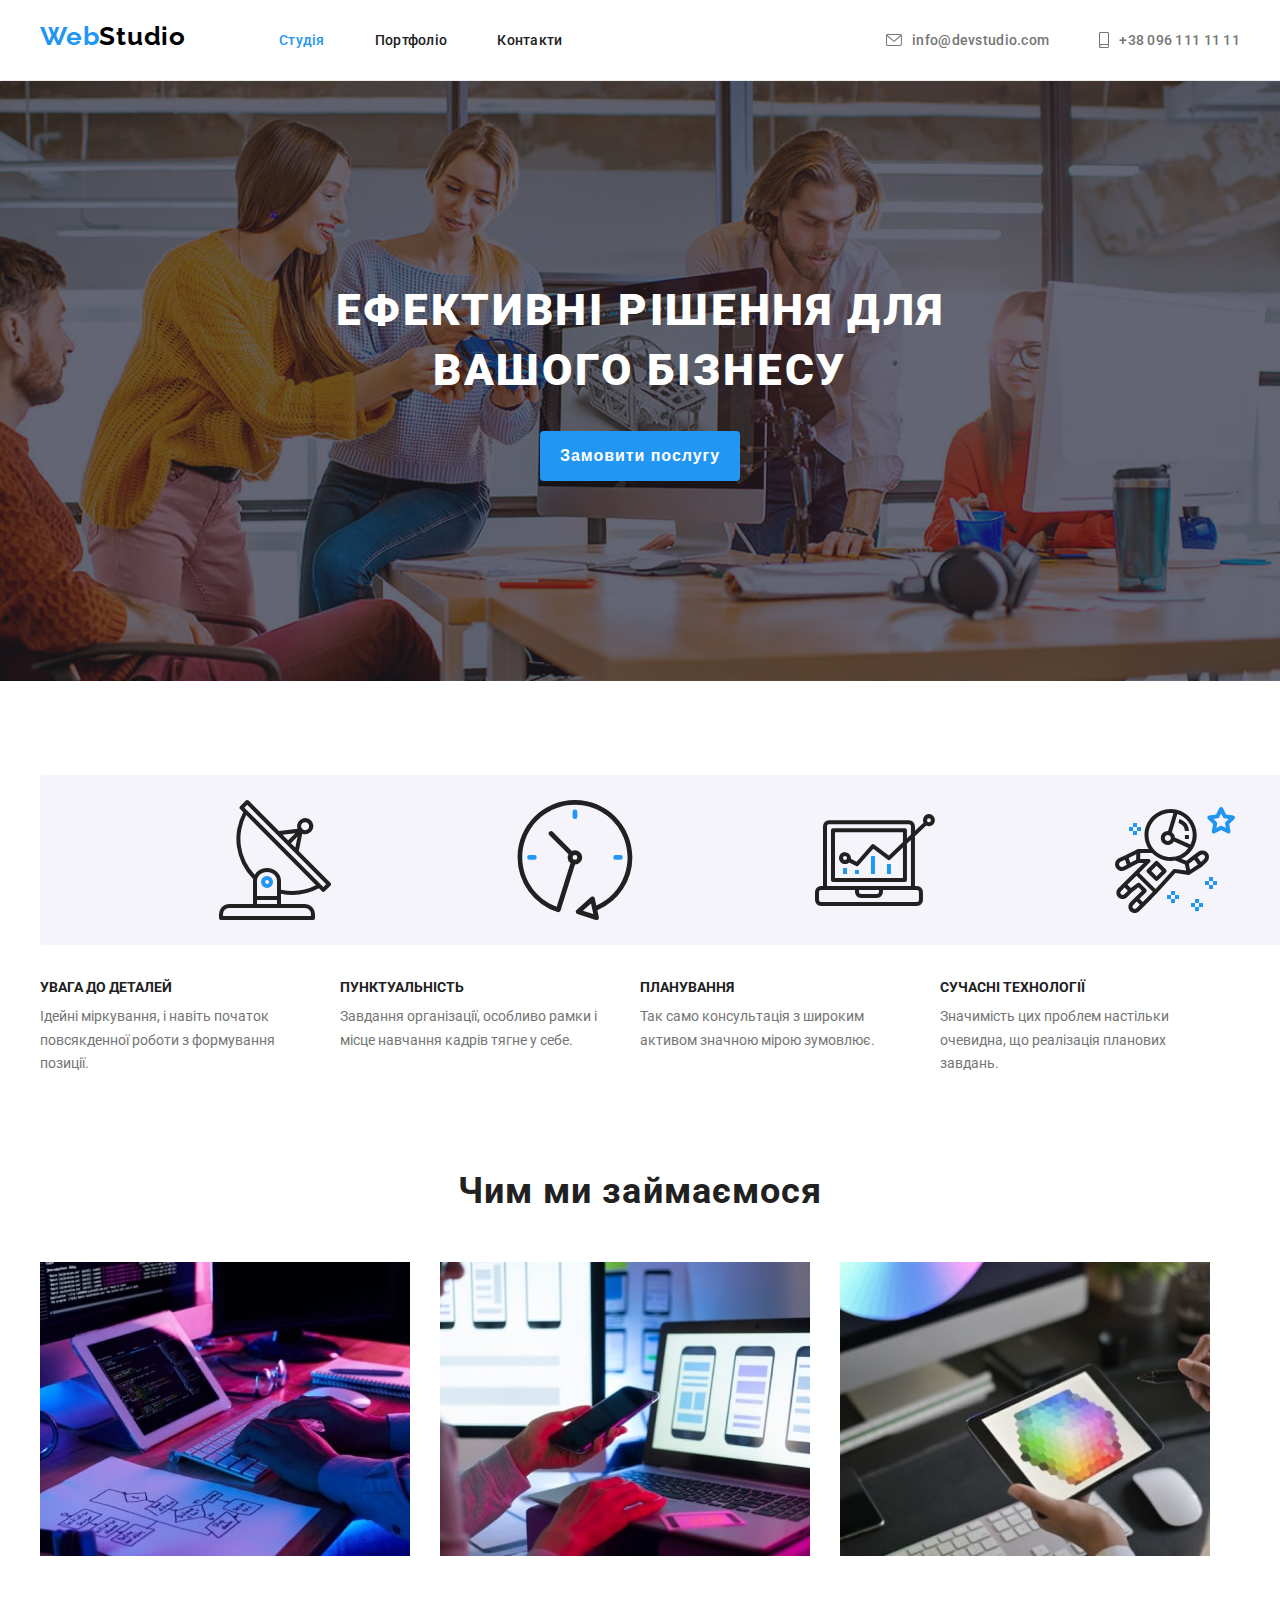
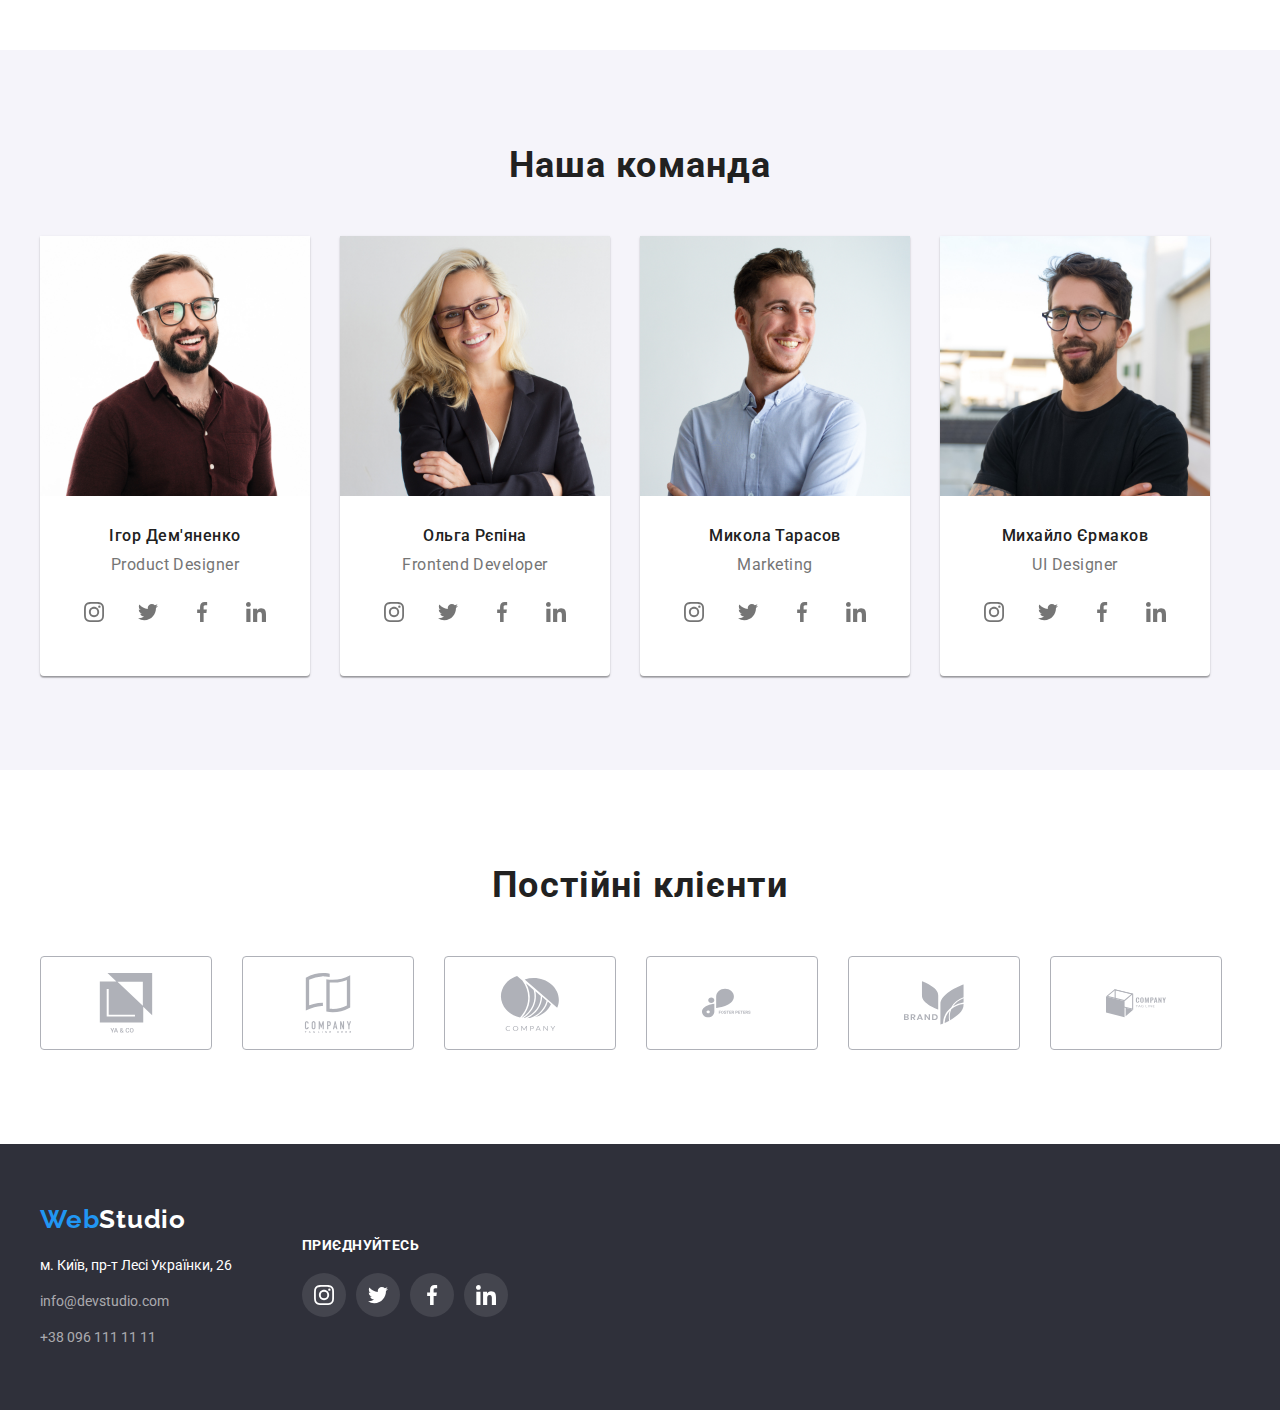
==== index.html @ 38650288 "3" ====
<!DOCTYPE html>
<html lang="uk">
  <head>
     <link rel="preconnect" href="https://fonts.googleapis.com" />
    <link rel="preconnect" href="https://fonts.gstatic.com" crossorigin />
    <link
      href="https://fonts.googleapis.com/css2?family=Raleway:wght@700&family=Roboto:wght@400;500;700;900&display=swap"
      rel="stylesheet"
    />
   <link rel="stylesheet" href="https://cdnjs.cloudflare.com/ajax/libs/modern-normalize/2.0.0/modern-normalize.min.css" integrity="sha512-4xo8blKMVCiXpTaLzQSLSw3KFOVPWhm/TRtuPVc4WG6kUgjH6J03IBuG7JZPkcWMxJ5huwaBpOpnwYElP/m6wg==" crossorigin="anonymous" referrerpolicy="no-referrer" />
    <link rel="stylesheet" href="./css/styles.css" />
    <title>WebStudio</title>
  </head>
  <body>
    <header>
      <!-- Навігація -->
      <div class="container">
      <nav class="nav">
        <a class="logo" href="index.html"
          >Web<span class="logo-color">Studio</span></a
        >
        <ul class="nav-link">
          <li class="nav-item"><a class="link actual-page" href="index.html">Студія</a></li>
          <li class="nav-item"><a class="link" href="./portfolio.html">Портфоліо</a></li>
          <li class="nav-item"><a class="link" href="">Контакти</a></li>
        </ul>
            </nav>
        <ul class="nav-contacts">
          <li class="nav-item">
            <a class="contacts" href="mailto:info@devstudio.com"
              ><svg class="icon-contacts" width="16" height="12">
                <use href="./images/icons-contacts.svg#icon-mail"></use>
              </svg>info@devstudio.com</a
            >
          </li>
          <li class="nav-item">
            <a class="contacts" href="tel:+380961111111"><svg class="icon-contacts" width="10" height="16">
                <use href="./images/icons-contacts.svg#icon-phone"></use>
              </svg>+38 096 111 11 11</a>
          </li>
        </ul>
      </div>
    </header>
    <main>
      <!-- Шапка -->
      <section class="head-bcg">
        <div class="container">
        <h1 class="head-text">Ефективні рішення для вашого бізнесу</h1>
        <button class="head-button" type="button">Замовити послугу</button>
      </div>
      </section>
      <!-- Особливості -->
      <section class=>
        <div class="container">
        <ul class="feautures">
          <li class="list">
             <svg class="icon" width="270" height="120">
              <use href="./images/icons.svg#icon-antenna"></use>
             </svg>
            <h3 class="item">УВАГА ДО ДЕТАЛЕЙ</h3>
            <p>
              Ідейні міркування, і навіть початок повсякденної роботи з
              формування позиції.
            </p>
          </li>
          <li class="list">
            <svg class="icon" width="270" height="120">
              <use href="./images/icons.svg#icon-clock"></use>
             </svg>
            <h3 class="item">ПУНКТУАЛЬНІСТЬ</h3>
            <p>
              Завдання організації, особливо рамки і місце навчання кадрів тягне
              у себе.
            </p>
          </li>
          <li class="list"><svg class="icon" width="270" height="120">
              <use href="./images/icons.svg#icon-diagram"></use>
             </svg>
            <h3 class="item">ПЛАНУВАННЯ</h3>
            <p>
              Так само консультація з широким активом значною мірою зумовлює.
            </p>
          </li>
          <li class="list">
            <svg class="icon" width="270" height="120">
              <use href="./images/icons.svg#icon-astronaut"></use>
             </svg>
            <h3 class="item">СУЧАСНІ ТЕХНОЛОГІЇ</h3>
            <p>
              Значимість цих проблем настільки очевидна, що реалізація планових
              завдань.
            </p>
          </li>
        </ul>
      </div>
      </section>
      <!-- Чим ми займаємося -->
      <section class="pad-top">
        <div class="container">
        <h2 class="title">Чим ми займаємося</h2>
        <ul class="img">
          <li class="item"><img src="./images/box1.jpg" alt="box 1" width="370" /></li>
          <li class="item"><img src="./images/box2.jpg" alt="box 2" width="370" /></li>
          <li class="item"><img src="./images/box3.jpg" alt="box 3" width="370" /></li>
        </ul>
        </div>
      </section>
      <!-- Наша команда -->
      <section class="bcg-team">
        <div class="container">
        <h2 class="title">Наша команда</h2>
        <ul class="team">
          <li class="list">
            <img
              src="./images/productdesigner.jpg"
              alt="Ігор Дем'яненко"
              width="270"
            /> <div class="block">
            <h3 class="item">Ігор Дем'яненко</h3>
            <p>Product Designer</p>
            <ul class="team-social-media">
              <li>
                <a href="" class="team-icon"><svg class="social-media" width="20" height="20">
              <use href="./images/icons.svg#icon-instagram"></use>
            </svg></a>
              </li>
              <li>
                <a href="" class="team-icon"><svg class="social-media" width="20" height="20">
              <use href="./images/icons.svg#icon-twitter"></use>
            </svg></a>
              </li>
              <li>
                <a href="" class="team-icon"><svg class="social-media" width="20" height="20">
              <use href="./images/icons.svg#icon-facebook"></use>
            </svg></a>
              </li>
              <li>
                <a href="" class="team-icon"><svg class="social-media" width="20" height="20">
              <use href="./images/icons.svg#icon-linkedin"></use>
            </svg></a>
              </li>
            </ul>
          </div>
          </li>
          <li class="list">
            <img
              src="./images/frontenddeveloper.jpg"
              alt="Ольга Рєпіна"
              width="270"
            /><div class="block">
            <h3 class="item">Ольга Рєпіна</h3>
            <p>Frontend Developer</p><ul class="team-social-media">
              <li>
                <a href="" class="team-icon"><svg class="social-media" width="20" height="20">
              <use href="./images/icons.svg#icon-instagram"></use>
            </svg></a>
              </li>
              <li>
                <a href="" class="team-icon"><svg class="social-media" width="20" height="20">
              <use href="./images/icons.svg#icon-twitter"></use>
            </svg></a>
              </li>
              <li>
                <a href="" class="team-icon"><svg class="social-media" width="20" height="20">
              <use href="./images/icons.svg#icon-facebook"></use>
            </svg></a>
              </li>
              <li>
                <a href="" class="team-icon"><svg class="social-media" width="20" height="20">
              <use href="./images/icons.svg#icon-linkedin"></use>
            </svg></a>
              </li>
            </ul></div>
          </li>
          <li class="list">
            <img
              src="./images/marketing.jpg"
              alt="Микола Тарасов"
              width="270"
            /><div class="block">
            <h3 class="item">Микола Тарасов</h3>
            <p>Marketing</p>
            <ul class="team-social-media">
              <li>
                <a href="" class="team-icon"><svg class="social-media" width="20" height="20">
              <use href="./images/icons.svg#icon-instagram"></use>
            </svg></a>
              </li>
              <li>
                <a href="" class="team-icon"><svg class="social-media" width="20" height="20">
              <use href="./images/icons.svg#icon-twitter"></use>
            </svg></a>
              </li>
              <li>
                <a href="" class="team-icon"><svg class="social-media" width="20" height="20">
              <use href="./images/icons.svg#icon-facebook"></use>
            </svg></a>
              </li>
              <li>
                <a href="" class="team-icon"><svg class="social-media" width="20" height="20">
              <use href="./images/icons.svg#icon-linkedin"></use>
            </svg></a>
              </li>
            </ul></div>
          </li>
          <li class="list">
            <img
              src="./images/uidesigner.jpg"
              alt="Михайло Єрмаков"
              width="270"
            /><div class="block">
            <h3 class="item">Михайло Єрмаков</h3>
            <p>UI Designer</p><ul class="team-social-media">
              <li>
                <a href="" class="team-icon"><svg class="social-media" width="20" height="20">
              <use href="./images/icons.svg#icon-instagram"></use>
            </svg></a>
              </li>
              <li>
                <a href="" class="team-icon"><svg class="social-media" width="20" height="20">
              <use href="./images/icons.svg#icon-twitter"></use>
            </svg></a>
              </li>
              <li>
                <a href="" class="team-icon"><svg class="social-media" width="20" height="20">
              <use href="./images/icons.svg#icon-facebook"></use>
            </svg></a>
              </li>
              <li>
                <a href="" class="team-icon"><svg class="social-media" width="20" height="20">
              <use href="./images/icons.svg#icon-linkedin"></use>
            </svg></a>
              </li>
            </ul></div>
          </li>
        </ul>
        </div>
      </section>

  <!-- Постійні клієнти -->
      <section> 
        <div class="container">
<h2 class="title">Постійні клієнти</h2>
<ul class="clients">
  <li>
  <a href="" class="clients-logo"> <svg width="106" height="60">
    <use href="./images/icons.svg#icon-group-1"></use>
  </svg></a>
  </li>
  <li>
  <a href="" class="clients-logo"> <svg width="106" height="60">
    <use href="./images/icons.svg#icon-group-2"></use>
  </svg></a>
  </li>
  <li>
  <a href="" class="clients-logo"> <svg width="106" height="60">
    <use href="./images/icons.svg#icon-group-3"></use>
  </svg></a>
  </li>
  <li>
  <a href="" class="clients-logo"> <svg width="106" height="60">
    <use href="./images/icons.svg#icon-group-4"></use>
  </svg></a>
  </li>
  <li>
  <a href="" class="clients-logo"> <svg width="106" height="60">
    <use href="./images/icons.svg#icon-group-5"></use>
  </svg></a>
  </li>
  <li>
  <a href="" class="clients-logo"> <svg width="106" height="60">
    <use href="./images/icons.svg#icon-group-6"></use>
  </svg></a>
  </li>
</ul>
        </div>
      </section>
    </main>
    <footer class="footer-bcg">
      <div class="container">
          <ul class="footer-container">
          <li>
        <a class="footer-logo" href="index.html"
          >Web<span class="footer-logo-color">Studio</span></a
        >
        <address>
          <p class="adres">м. Київ, пр-т Лесі Українки, 26</p>
          <ul class="list">
            <li>
              <a class="footer-contacts" href="mailto:info@devstudio.com"
                >info@devstudio.com</a
              >
            </li>
            <li>
              <a class="footer-contacts" href="tel:+380961111111"
                >+38 096 111 11 11</a
              >
            </li>
          </ul>
          </address></li>
          <li>
          <div class="footer-icon-container">
            <h3 class="footer-title">приєднуйтесь</h3>
            <ul class="footer-social-media">
              <li>
                <a href="" class="footer-icon"><svg class="social-media" width="20" height="20">
              <use href="./images/icons.svg#icon-instagram"></use>
            </svg></a>
              </li>
              <li>
                <a href="" class="footer-icon"><svg class="social-media" width="20" height="20">
              <use href="./images/icons.svg#icon-twitter"></use>
            </svg></a>
              </li>
              <li>
                <a href="" class="footer-icon"><svg class="social-media" width="20" height="20">
              <use href="./images/icons.svg#icon-facebook"></use>
            </svg></a>
              </li>
              <li>
                <a href="" class="footer-icon"><svg class="social-media" width="20" height="20">
              <use href="./images/icons.svg#icon-linkedin"></use>
            </svg></a>
              </li>
            </ul>
          </div>
          </li>
          </ul>
      </div>
    </footer>
  </body>
</html>
---- css/styles.css ----
:root {
  --main-text-color: #757575;
  --secondary-text-color: #212121;
  --main-blue-color: #2196f3;
  --main-white-color: #ffffff;
  --background-dark-color: #2f303a;
  --background-light-color: #f5f4fa;
  --logo-black-color: #000000;
}

/* all pages */
* {
  margin: 0px;
  padding: 0px;
}
.container {
  width: 1200px;
  margin-left: auto;
  margin-right: auto;
  padding-left: 15px;
  padding-right: 15px;
}
body {
  font-family: Roboto;
  color: var(--main-text-color);
}
section {
  padding-top: 94px;
  padding-bottom: 94px;
}
ul {
  list-style: none;
}
a {
  text-decoration: none;
}
button {
  cursor: pointer;
}
img {
  display: block;
}
/* nav */
header {
  border-bottom: 1px solid #ececec;
}
.nav {
  display: flex;
  align-items: baseline;
}
.logo {
  font-family: Raleway;
  font-size: 26px;
  font-weight: 700;
  letter-spacing: 0.78px;
  color: var(--main-blue-color);
}
.logo-color {
  color: var(--logo-black-color);
}
.nav-link {
  display: inline-flex;
  margin: 0px;
  padding-left: 0px;
  margin-left: 93px;
}
.nav-link .link {
  padding-top: 32px;
  padding-bottom: 32px;
  display: block;

  color: var(--secondary-text-color);
  font-size: 14px;
  font-weight: 500;
  letter-spacing: 0.28px;
}
.nav-item {
  margin-left: 50px;
}
.nav-item:first-child {
  margin-left: 0px;
}
.nav-link .link:hover,
.nav-link .link:focus {
  color: var(--main-blue-color);
}
header .container {
  display: flex;
  align-items: center;
}
.nav-contacts {
  display: flex;
  margin-left: auto;
}
.nav-contacts .contacts {
  display: flex;
  padding-top: 32px;
  padding-bottom: 32px;
  align-items: center;

  color: var(--main-text-color);
  font-size: 14px;
  font-weight: 500;
  letter-spacing: 0.28px;
}
.nav-link .actual-page {
  color: var(--main-blue-color);
}
.nav-contacts .icon-contacts {
  margin-right: 10px;
  fill: currentColor;
}
.nav-contacts .contacts:focus,
.nav-contacts .contacts:hover {
  color: var(--main-blue-color);}
/* footer */

.footer-bcg {
  background-color: var(--background-dark-color);
  display: block;
  padding-top: 60px;
  padding-bottom: 60px;
}
.footer-logo {
  display: block;
  margin-bottom: 20px;

  color: #2196f3;
  font-family: Raleway;
  font-size: 26px;
  font-weight: 700;
  letter-spacing: 0.78px;
}
.footer-logo-color {
  color: var(--main-white-color);
}
.adres {
  margin-bottom: 12px;

  color: var(--main-white-color);
  font-style: normal;
  font-size: 14px;
  line-height: 1.71;
}
.list {
  display: block;
}
.footer-contacts {
  color: rgba(255, 255, 255, 0.6);
  font-style: normal;
  font-size: 14px;
  line-height: 1.71;
}
.list li:first-child {
  margin-bottom: 12px;
}
.footer-title{
color: var(--main-white-color);
font-size: 14px;
font-weight: 700;
letter-spacing: 0.42px;
text-transform: uppercase;
margin-bottom: 20px;
}
.footer-container{
  display: flex;
  align-items: center;
}
.footer-icon-container{
  margin-left: 70px;
}
.footer-social-media {
  display: flex;
  gap: 10px;
}
.footer-icon {
  display: flex;
  justify-content: center;
  align-items: center;
  width: 44px;
  height: 44px;
  border-radius: 50%;
  fill: var(--main-white-color);
  background-color:  rgba(255, 255, 255, 0.10);;
}
.footer-icon:hover,
.footer-icon:focus{
  background-color: #2196f3;
  fill: var(--main-white-color);
}
/* index */

/* Шапка  */
.head-bcg {
  max-width: 1600px;
  background-image: linear-gradient(
      to right,
      rgba(47, 48, 58, 0.4),
      rgba(47, 48, 58, 0.4)
    ),
    url(../images/bcg-head.jpg);
  background-color: var(--background-dark-color);
  background-position: center;

  text-align: center;
  padding-top: 200px;
  padding-bottom: 200px;
}
.head-text {
  width: 696px;
  margin-left: auto;
  margin-right: auto;

  color: var(--main-white-color);
  text-align: center;
  font-size: 44px;
  font-weight: 900;
  line-height: 1.36;
  letter-spacing: 2.64px;
  text-transform: uppercase;
}
.head-button {
  width: 200px;
  padding-top: 10px;
  padding-bottom: 10px;
  border-radius: 4px;
  border: none;
  margin-top: 30px;
  margin-left: auto;
  margin-right: auto;

  background-color: var(--main-blue-color);
  color: var(--main-white-color);
  text-align: center;
  font-size: 16px;
  font-weight: 700;
  line-height: 1.87;
  letter-spacing: 0.96px;
}

/* Особливості */

.feautures {
  display: flex;
  gap: 30px;
}
.feautures .item {
  margin-bottom: 10px;
}
.feautures .list {
  width: 270px;
}
.feautures .item {
  color: var(--secondary-text-color);
  font-size: 14px;
  font-weight: 700;
  text-transform: uppercase;
}
.feautures .icon {
  border-radius: 4px;
  background: var(--background-light-color);
  padding-left: 100px;
  padding-right: 100px;
  padding-top: 25px;
  padding-bottom: 25px;
  margin-bottom: 30px;
}
.feautures p {
  font-size: 14px;
  line-height: 1.71;
}

/* Чим ми займаємося + Наша команда */
.pad-top {
  padding-top: 0px;
}
.img {
  display: flex;
  gap: 30px;
}
.bcg-team {
  background-color: var(--background-light-color);
}
.title {
  color: var(--secondary-text-color);
  text-align: center;
  font-size: 36px;
  font-weight: 700;
  letter-spacing: 1.08px;
  margin-bottom: 50px;
}
.team {
  display: inline-flex;
  gap: 30px;
}
.team .list {
  background-color: var(--main-white-color);
  border-radius: 0px 0px 4px 4px;
  box-shadow: 0px 2px 1px 0px rgba(0, 0, 0, 0.2),
    0px 1px 1px 0px rgba(0, 0, 0, 0.14), 0px 1px 3px 0px rgba(0, 0, 0, 0.12);
}
.team .item {
  color: var(--secondary-text-color);
  font-size: 16px;
  font-weight: 500;
  letter-spacing: 0.48px;
  text-align: center;
}
.team .block {
  padding-top: 30px;
  padding-bottom: 30px;
}
.team p {
  margin-top: 10px;

  font-size: 16px;
  letter-spacing: 0.48px;
  text-align: center;
}
.team-social-media {
  display: flex;
  margin-top: 16px;
  margin-left: 32px;
  margin-right: 32px;
  gap: 10px;
}
.team-icon {
  display: flex;
  justify-content: center;
  align-items: center;
  width: 44px;
  height: 44px;
  border-radius: 50%;
  fill: var(--main-text-color);
}
.team-icon:hover,
.team-icon:focus{
  background-color: #2196f3;
  fill: var(--main-white-color);
}

/* Постійні клієнти */
.clients{
  margin-top: 50px;
  display: flex;
  gap: 30px;
}
.clients-logo{
display: flex;
justify-content: center;
align-items: center;
width: 170px;
height: 92px;
fill: #AFB1B8;

border-radius: 4px;
border: 1px solid #AFB1B8;
}
.clients-logo:focus,
.clients-logo:hover{
border-color:var(--main-blue-color);
fill: var(--main-blue-color);
}

/* Portfolio  */

/* Фільтри */
.filtres {
  display: flex;
  margin-bottom: 50px;
  justify-content: center;
  gap: 8px;
}
.filtres .item {
  padding-left: 22px;
  padding-right: 22px;
  padding-top: 6px;
  padding-bottom: 6px;

  background-color: var(--background-light-color);
  border: none;
  border-radius: 4px;
  color: var(--secondary-text-color);
  text-align: center;
  font-size: 16px;
  font-weight: 500;
  line-height: 1.62;
  letter-spacing: 0.48px;
}
.filtres .item:hover,
.filtres .item:focus {
  background-color: var(--main-blue-color);
  color: var(--main-white-color);
  box-shadow: 0px 2px 2px 0px rgba(0, 0, 0, 0.12),
    0px 1px 2px 0px rgba(0, 0, 0, 0.08), 0px 3px 1px 0px rgba(0, 0, 0, 0.1);
}

/* Проєкти */

.projects {
  display: flex;
  flex-wrap: wrap;
  gap: 30px;
}
.project-list:hover,
.project-list:focus {
  box-shadow: 1px 4px 6px 0px rgba(0, 0, 0, 0.16),
    0px 4px 4px 0px rgba(0, 0, 0, 0.06), 0px 1px 1px 0px rgba(0, 0, 0, 0.12);
}
.bottom-section {
  border-bottom: 1px solid #eee;
  border-left: 1px solid #eee;
  border-right: 1px solid #eee;
}
.projects .bottom-section{
  padding-left: 24px;
  padding-right: 24px;
  padding-top: 20px;
  padding-bottom: 20px;
  margin-bottom: 0px;
  text-align: start;
}
.projects .item {
  color: var(--secondary-text-color);
  font-size: 18px;
  font-weight: 700;
  line-height: 2;
  letter-spacing: 1.08px;
}
.projects p {
  margin-top: 4px;

  color: var(--main-text-color);
  font-size: 16px;
  line-height: 1, 87;
  letter-spacing: 0.48px;
  font-weight: 400;
}
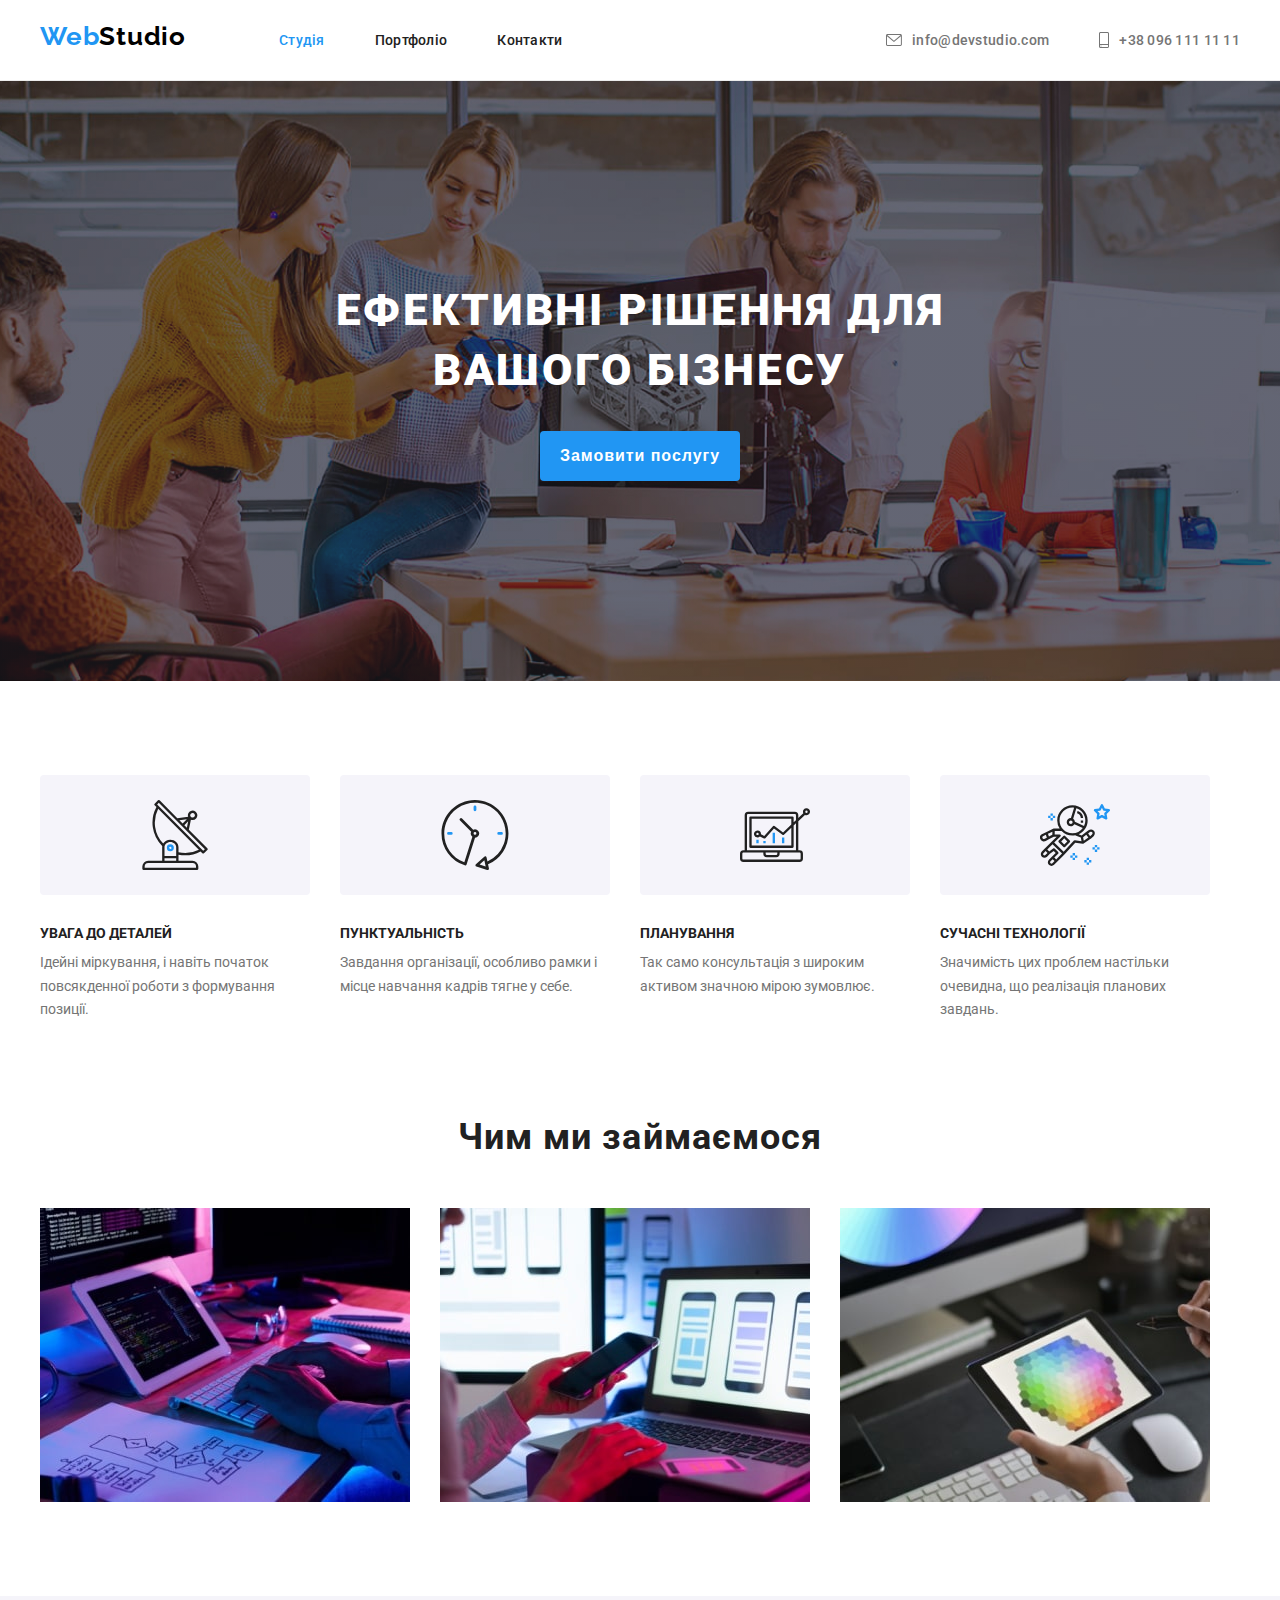
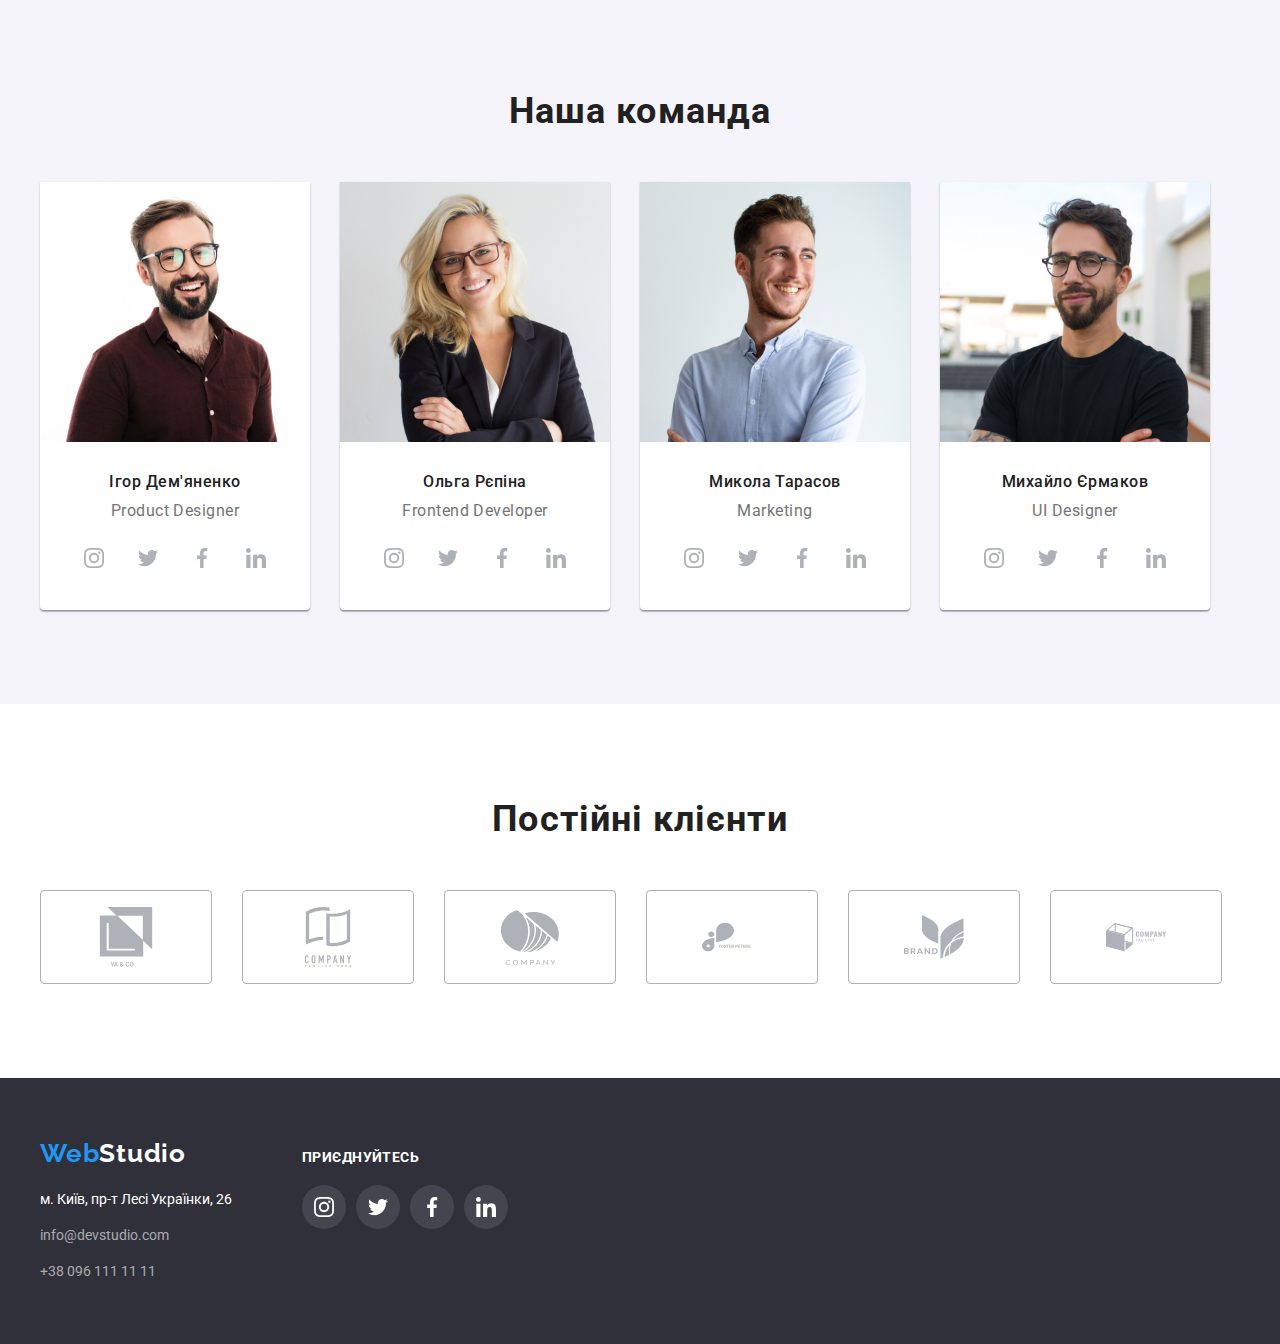
==== commit cdf2e7d9: "2" ====
--- a/index.html
+++ b/index.html
@@ -53,38 +53,40 @@
       <section class=>
         <div class="container">
         <ul class="feautures">
-          <li class="list">
-             <svg class="icon" width="270" height="120">
+          <li class="list"><div class="icon-feautures">
+             <svg class="icon" width="70" height="70">
               <use href="./images/icons.svg#icon-antenna"></use>
-             </svg>
+             </svg></div>
             <h3 class="item">УВАГА ДО ДЕТАЛЕЙ</h3>
             <p>
               Ідейні міркування, і навіть початок повсякденної роботи з
               формування позиції.
             </p>
           </li>
-          <li class="list">
-            <svg class="icon" width="270" height="120">
+          <li class="list"><div class="icon-feautures">
+             <svg class="icon" width="70" height="70">
               <use href="./images/icons.svg#icon-clock"></use>
-             </svg>
+             </svg></div>
             <h3 class="item">ПУНКТУАЛЬНІСТЬ</h3>
             <p>
               Завдання організації, особливо рамки і місце навчання кадрів тягне
               у себе.
             </p>
           </li>
-          <li class="list"><svg class="icon" width="270" height="120">
+          <li class="list"><div class="icon-feautures">
+             <svg class="icon" width="70" height="70">
               <use href="./images/icons.svg#icon-diagram"></use>
-             </svg>
+             </svg></div>
             <h3 class="item">ПЛАНУВАННЯ</h3>
             <p>
               Так само консультація з широким активом значною мірою зумовлює.
             </p>
           </li>
           <li class="list">
-            <svg class="icon" width="270" height="120">
+            <div class="icon-feautures">
+             <svg class="icon" width="70" height="70">
               <use href="./images/icons.svg#icon-astronaut"></use>
-             </svg>
+             </svg></div>
             <h3 class="item">СУЧАСНІ ТЕХНОЛОГІЇ</h3>
             <p>
               Значимість цих проблем настільки очевидна, що реалізація планових
@@ -277,16 +279,15 @@
       </section>
     </main>
     <footer class="footer-bcg">
-      <div class="container">
-          <ul class="footer-container">
-          <li>
+      <div class="container footer-container">
+          <div>
         <a class="footer-logo" href="index.html"
           >Web<span class="footer-logo-color">Studio</span></a
         >
         <address>
           <p class="adres">м. Київ, пр-т Лесі Українки, 26</p>
-          <ul class="list">
-            <li>
+          <ul class="footer-adres">
+            <li class="list">
               <a class="footer-contacts" href="mailto:info@devstudio.com"
                 >info@devstudio.com</a
               >
@@ -297,9 +298,8 @@
               >
             </li>
           </ul>
-          </address></li>
-          <li>
-          <div class="footer-icon-container">
+          </address></div>
+          <div>
             <h3 class="footer-title">приєднуйтесь</h3>
             <ul class="footer-social-media">
               <li>
--- a/css/styles.css
+++ b/css/styles.css
@@ -151,7 +151,7 @@
   font-size: 14px;
   line-height: 1.71;
 }
-.list li:first-child {
+.footer-adres .list {
   margin-bottom: 12px;
 }
 .footer-title{
@@ -164,10 +164,8 @@
 }
 .footer-container{
   display: flex;
-  align-items: center;
-}
-.footer-icon-container{
-  margin-left: 70px;
+  align-items: baseline;
+  gap: 70px;
 }
 .footer-social-media {
   display: flex;
@@ -200,7 +198,10 @@
     ),
     url(../images/bcg-head.jpg);
   background-color: var(--background-dark-color);
-  background-position: center;
+        background-position: center;
+        margin-left: auto;
+        margin-right: auto;
+
 
   text-align: center;
   padding-top: 200px;
@@ -256,14 +257,15 @@
   font-weight: 700;
   text-transform: uppercase;
 }
-.feautures .icon {
-  border-radius: 4px;
-  background: var(--background-light-color);
-  padding-left: 100px;
-  padding-right: 100px;
-  padding-top: 25px;
-  padding-bottom: 25px;
-  margin-bottom: 30px;
+.icon-feautures{
+    display: flex;
+align-items: center;
+justify-content: center;
+width: 270px;
+height: 120px;
+border-radius: 4px;
+background-color: var(--background-light-color);
+margin-bottom: 30px;
 }
 .feautures p {
   font-size: 14px;
@@ -312,6 +314,7 @@
 }
 .team p {
   margin-top: 10px;
+  margin-bottom: 16px;
 
   font-size: 16px;
   letter-spacing: 0.48px;
@@ -319,9 +322,7 @@
 }
 .team-social-media {
   display: flex;
-  margin-top: 16px;
-  margin-left: 32px;
-  margin-right: 32px;
+justify-content: center;
   gap: 10px;
 }
 .team-icon {
@@ -331,7 +332,7 @@
   width: 44px;
   height: 44px;
   border-radius: 50%;
-  fill: var(--main-text-color);
+  fill: #AFB1B8;
 }
 .team-icon:hover,
 .team-icon:focus{
@@ -341,7 +342,6 @@
 
 /* Постійні клієнти */
 .clients{
-  margin-top: 50px;
   display: flex;
   gap: 30px;
 }
@@ -402,8 +402,8 @@
   flex-wrap: wrap;
   gap: 30px;
 }
-.project-list:hover,
-.project-list:focus {
+.project-list a:hover,
+.project-list a:focus {
   box-shadow: 1px 4px 6px 0px rgba(0, 0, 0, 0.16),
     0px 4px 4px 0px rgba(0, 0, 0, 0.06), 0px 1px 1px 0px rgba(0, 0, 0, 0.12);
 }
@@ -432,7 +432,7 @@
 
   color: var(--main-text-color);
   font-size: 16px;
-  line-height: 1, 87;
+  line-height: 1.87;
   letter-spacing: 0.48px;
   font-weight: 400;
 }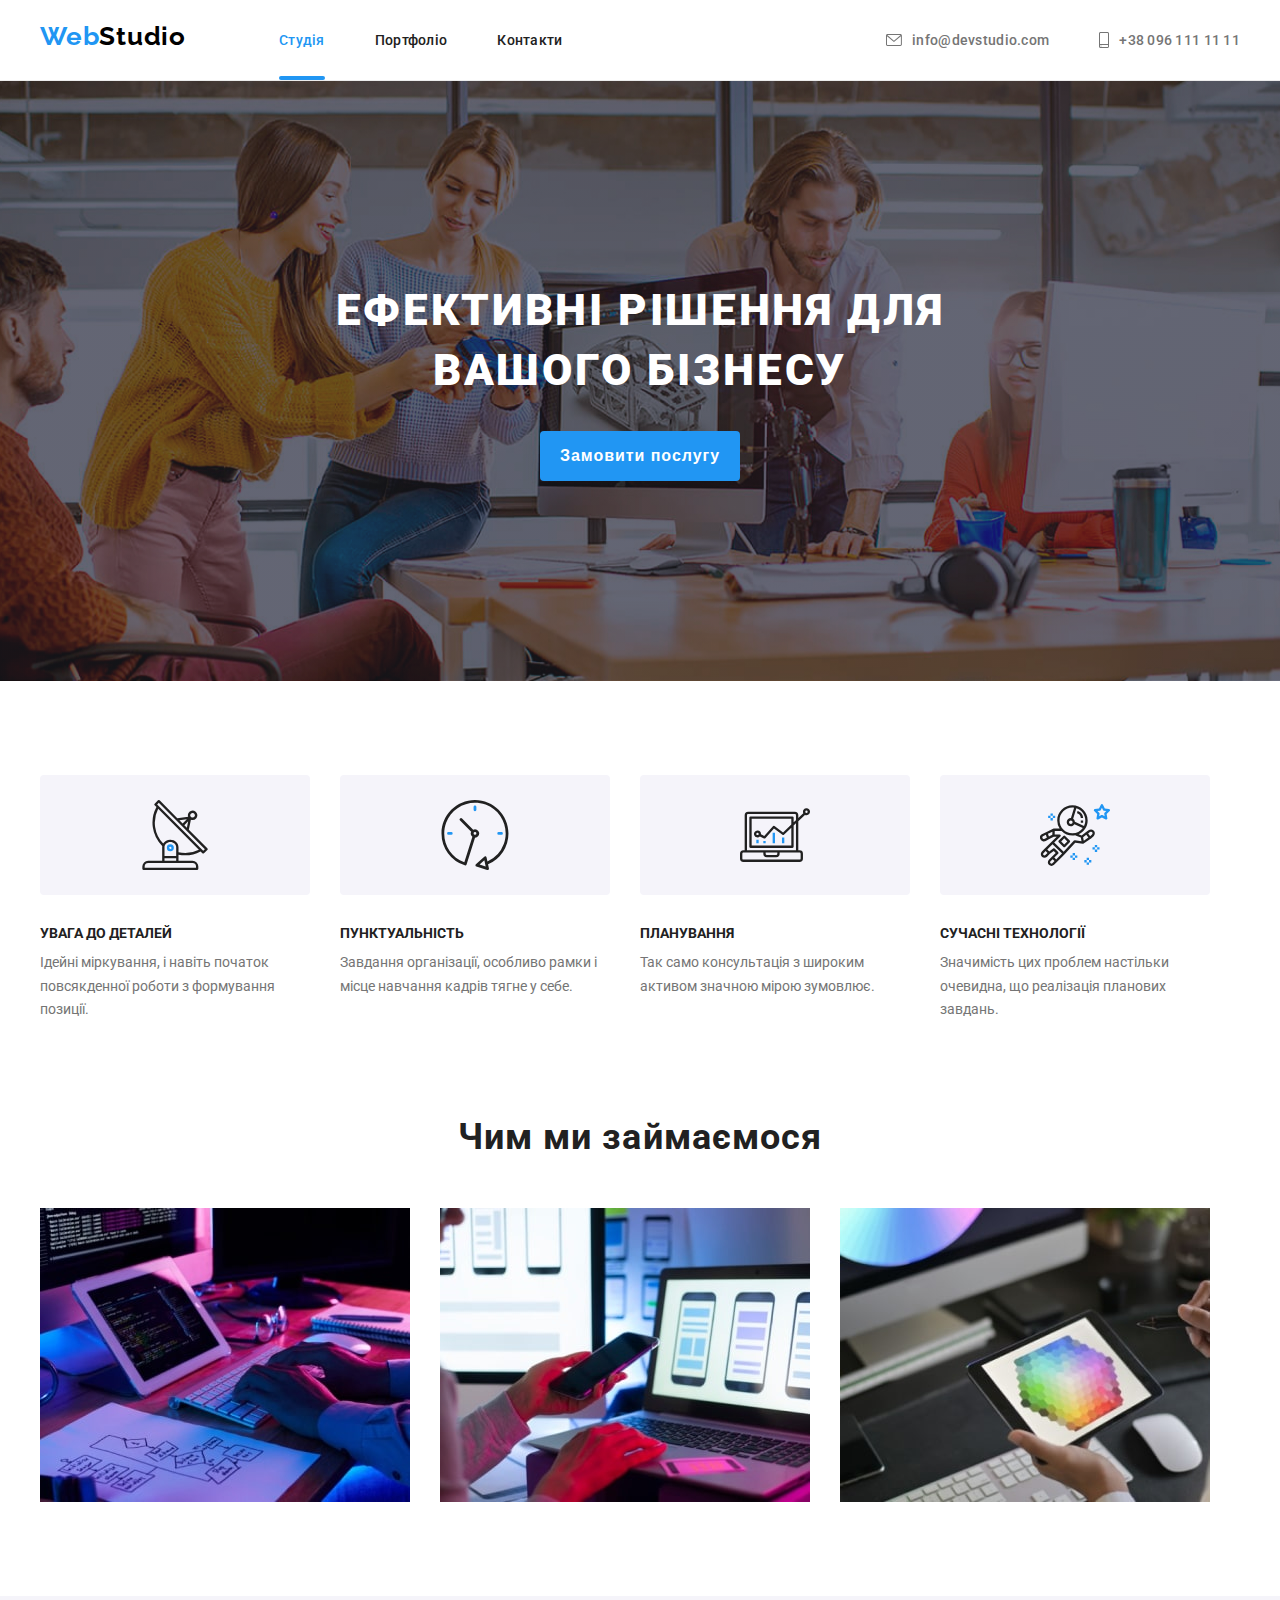
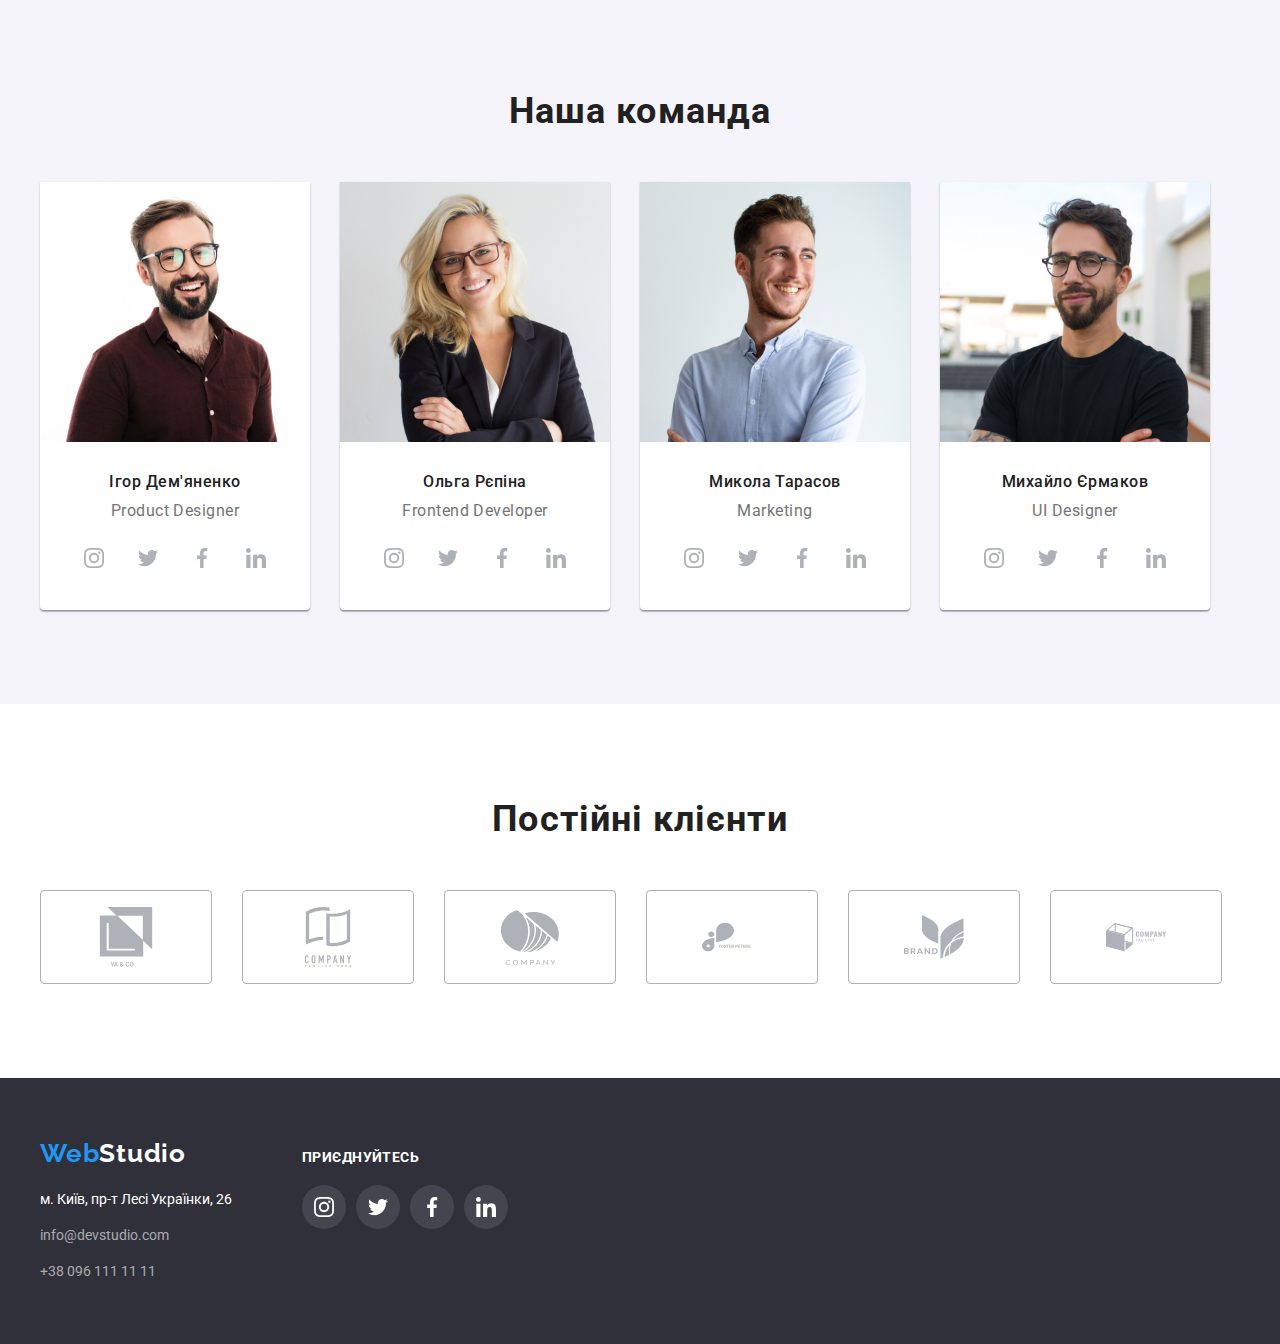
==== commit 592f4136: "12" ====
--- a/index.html
+++ b/index.html
@@ -101,9 +101,9 @@
         <div class="container">
         <h2 class="title">Чим ми займаємося</h2>
         <ul class="img">
-          <li class="item"><img src="./images/box1.jpg" alt="box 1" width="370" /></li>
-          <li class="item"><img src="./images/box2.jpg" alt="box 2" width="370" /></li>
-          <li class="item"><img src="./images/box3.jpg" alt="box 3" width="370" /></li>
+          <li class="item"><img src="./images/box1.jpg" alt="Десктопні додатки" width="370" /></li>
+          <li class="item"><img src="./images/box2.jpg" alt="Мобільні додатки" width="370" /></li>
+          <li class="item"><img src="./images/box3.jpg" alt="Дизайнерські рішення" width="370" /></li>
         </ul>
         </div>
       </section>
@@ -280,7 +280,7 @@
     </main>
     <footer class="footer-bcg">
       <div class="container footer-container">
-          <div>
+          <div class="logo-adres">
         <a class="footer-logo" href="index.html"
           >Web<span class="footer-logo-color">Studio</span></a
         >
--- a/css/styles.css
+++ b/css/styles.css
@@ -9,6 +9,7 @@
 }
 
 /* all pages */
+
 * {
   margin: 0px;
   padding: 0px;
@@ -40,7 +41,9 @@
 img {
   display: block;
 }
+
 /* nav */
+
 header {
   border-bottom: 1px solid #ececec;
 }
@@ -73,6 +76,7 @@
   font-size: 14px;
   font-weight: 500;
   letter-spacing: 0.28px;
+  transition: color 250ms cubic-bezier(0.4, 0, 0.2, 1);
 }
 .nav-item {
   margin-left: 50px;
@@ -83,6 +87,7 @@
 .nav-link .link:hover,
 .nav-link .link:focus {
   color: var(--main-blue-color);
+ 
 }
 header .container {
   display: flex;
@@ -102,9 +107,24 @@
   font-size: 14px;
   font-weight: 500;
   letter-spacing: 0.28px;
+  transition: color 250ms cubic-bezier(0.4, 0, 0.2, 1);
 }
 .nav-link .actual-page {
   color: var(--main-blue-color);
+position: relative;
+}
+.actual-page::after{
+  position: absolute;
+  right: 0px;
+  bottom: 0px;
+  content: '';
+  display: inline-block;
+width: 100%;
+height: 4px;
+border-radius: 2px;
+background-color: var(--main-blue-color);
+
+  
 }
 .nav-contacts .icon-contacts {
   margin-right: 10px;
@@ -112,7 +132,8 @@
 }
 .nav-contacts .contacts:focus,
 .nav-contacts .contacts:hover {
-  color: var(--main-blue-color);}
+  color: var(--main-blue-color);
+}
 /* footer */
 
 .footer-bcg {
@@ -154,18 +175,20 @@
 .footer-adres .list {
   margin-bottom: 12px;
 }
-.footer-title{
-color: var(--main-white-color);
-font-size: 14px;
-font-weight: 700;
-letter-spacing: 0.42px;
-text-transform: uppercase;
-margin-bottom: 20px;
-}
-.footer-container{
+.footer-title {
+  color: var(--main-white-color);
+  font-size: 14px;
+  font-weight: 700;
+  letter-spacing: 0.42px;
+  text-transform: uppercase;
+  margin-bottom: 20px;
+}
+.footer-container {
   display: flex;
   align-items: baseline;
-  gap: 70px;
+}
+.logo-adres{
+  margin-right: 70px;
 }
 .footer-social-media {
   display: flex;
@@ -179,16 +202,20 @@
   height: 44px;
   border-radius: 50%;
   fill: var(--main-white-color);
-  background-color:  rgba(255, 255, 255, 0.10);;
+  background-color: rgba(255, 255, 255, 0.1);
+    transition: background-color 250ms cubic-bezier(0.4, 0, 0.2, 1) ,
+    fill 250ms cubic-bezier(0.4, 0, 0.2, 1);
 }
 .footer-icon:hover,
-.footer-icon:focus{
+.footer-icon:focus {
   background-color: #2196f3;
   fill: var(--main-white-color);
 }
+
 /* index */
 
 /* Шапка  */
+
 .head-bcg {
   max-width: 1600px;
   background-image: linear-gradient(
@@ -198,10 +225,9 @@
     ),
     url(../images/bcg-head.jpg);
   background-color: var(--background-dark-color);
-        background-position: center;
-        margin-left: auto;
-        margin-right: auto;
-
+  background-position: center;
+  margin-left: auto;
+  margin-right: auto;
 
   text-align: center;
   padding-top: 200px;
@@ -257,15 +283,15 @@
   font-weight: 700;
   text-transform: uppercase;
 }
-.icon-feautures{
-    display: flex;
-align-items: center;
-justify-content: center;
-width: 270px;
-height: 120px;
-border-radius: 4px;
-background-color: var(--background-light-color);
-margin-bottom: 30px;
+.icon-feautures {
+  display: flex;
+  align-items: center;
+  justify-content: center;
+  width: 270px;
+  height: 120px;
+  border-radius: 4px;
+  background-color: var(--background-light-color);
+  margin-bottom: 30px;
 }
 .feautures p {
   font-size: 14px;
@@ -273,6 +299,7 @@
 }
 
 /* Чим ми займаємося + Наша команда */
+
 .pad-top {
   padding-top: 0px;
 }
@@ -322,7 +349,7 @@
 }
 .team-social-media {
   display: flex;
-justify-content: center;
+  justify-content: center;
   gap: 10px;
 }
 .team-icon {
@@ -332,39 +359,45 @@
   width: 44px;
   height: 44px;
   border-radius: 50%;
-  fill: #AFB1B8;
+  fill: #afb1b8;
+   transition: background-color 250ms cubic-bezier(0.4, 0, 0.2, 1),
+  fill 250ms cubic-bezier(0.4, 0, 0.2, 1);
 }
 .team-icon:hover,
-.team-icon:focus{
+.team-icon:focus {
   background-color: #2196f3;
   fill: var(--main-white-color);
 }
 
 /* Постійні клієнти */
-.clients{
+
+.clients {
   display: flex;
   gap: 30px;
 }
-.clients-logo{
-display: flex;
-justify-content: center;
-align-items: center;
-width: 170px;
-height: 92px;
-fill: #AFB1B8;
-
-border-radius: 4px;
-border: 1px solid #AFB1B8;
+.clients-logo {
+  display: flex;
+  justify-content: center;
+  align-items: center;
+  width: 170px;
+  height: 92px;
+  fill: #afb1b8;
+
+  border-radius: 4px;
+  border: 1px solid #afb1b8;
+   transition: border-color 250ms cubic-bezier(0.4, 0, 0.2, 1),
+  fill 250ms cubic-bezier(0.4, 0, 0.2, 1);
 }
 .clients-logo:focus,
-.clients-logo:hover{
-border-color:var(--main-blue-color);
-fill: var(--main-blue-color);
+.clients-logo:hover {
+  border-color: var(--main-blue-color);
+  fill: var(--main-blue-color);
 }
 
 /* Portfolio  */
 
 /* Фільтри */
+
 .filtres {
   display: flex;
   margin-bottom: 50px;
@@ -386,6 +419,9 @@
   font-weight: 500;
   line-height: 1.62;
   letter-spacing: 0.48px;
+   transition: background-color 250ms cubic-bezier(0.4, 0, 0.2, 1),
+color 250ms cubic-bezier(0.4, 0, 0.2, 1),
+box-shadow 250ms cubic-bezier(0.4, 0, 0.2, 1);
 }
 .filtres .item:hover,
 .filtres .item:focus {
@@ -401,6 +437,9 @@
   display: flex;
   flex-wrap: wrap;
   gap: 30px;
+}
+.project-list a{
+   transition: box-shadow 250ms cubic-bezier(0.4, 0, 0.2, 1);
 }
 .project-list a:hover,
 .project-list a:focus {
@@ -412,7 +451,7 @@
   border-left: 1px solid #eee;
   border-right: 1px solid #eee;
 }
-.projects .bottom-section{
+.projects .bottom-section {
   padding-left: 24px;
   padding-right: 24px;
   padding-top: 20px;
@@ -435,4 +474,4 @@
   line-height: 1.87;
   letter-spacing: 0.48px;
   font-weight: 400;
-}+}
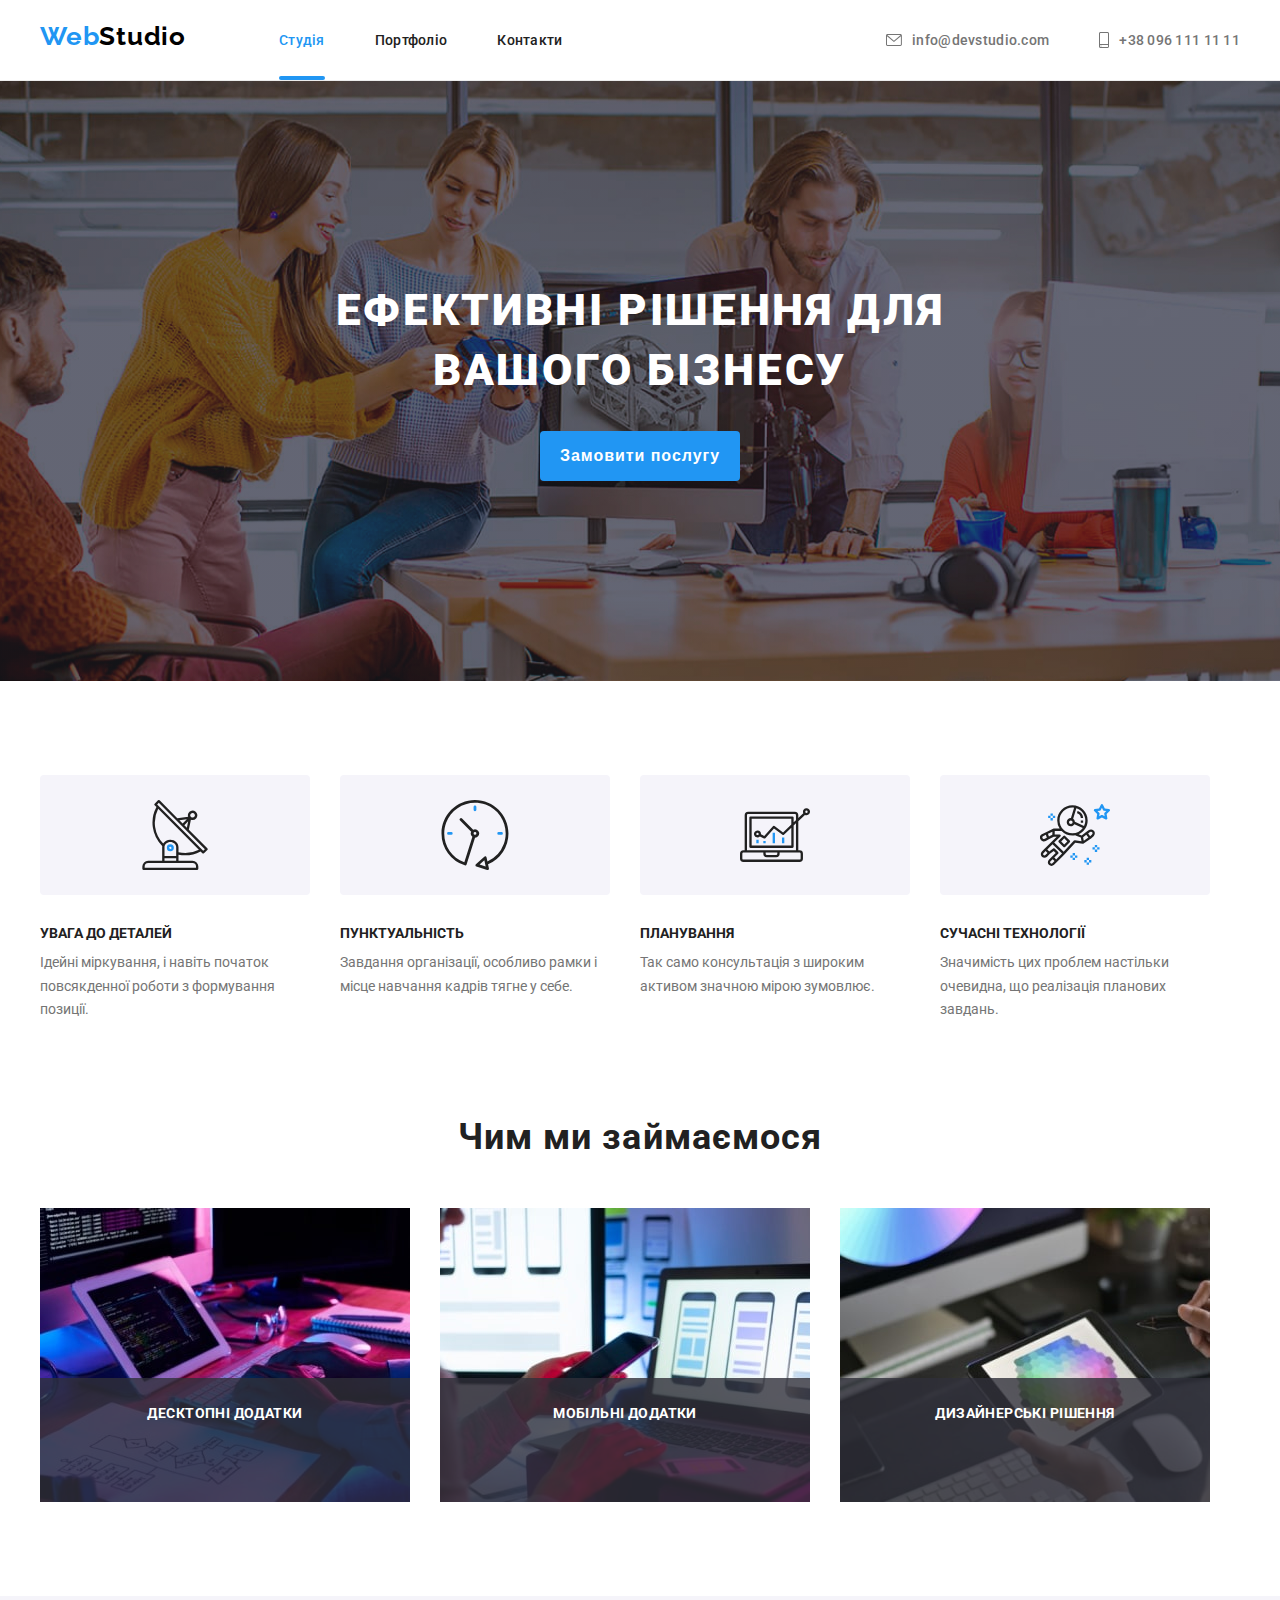
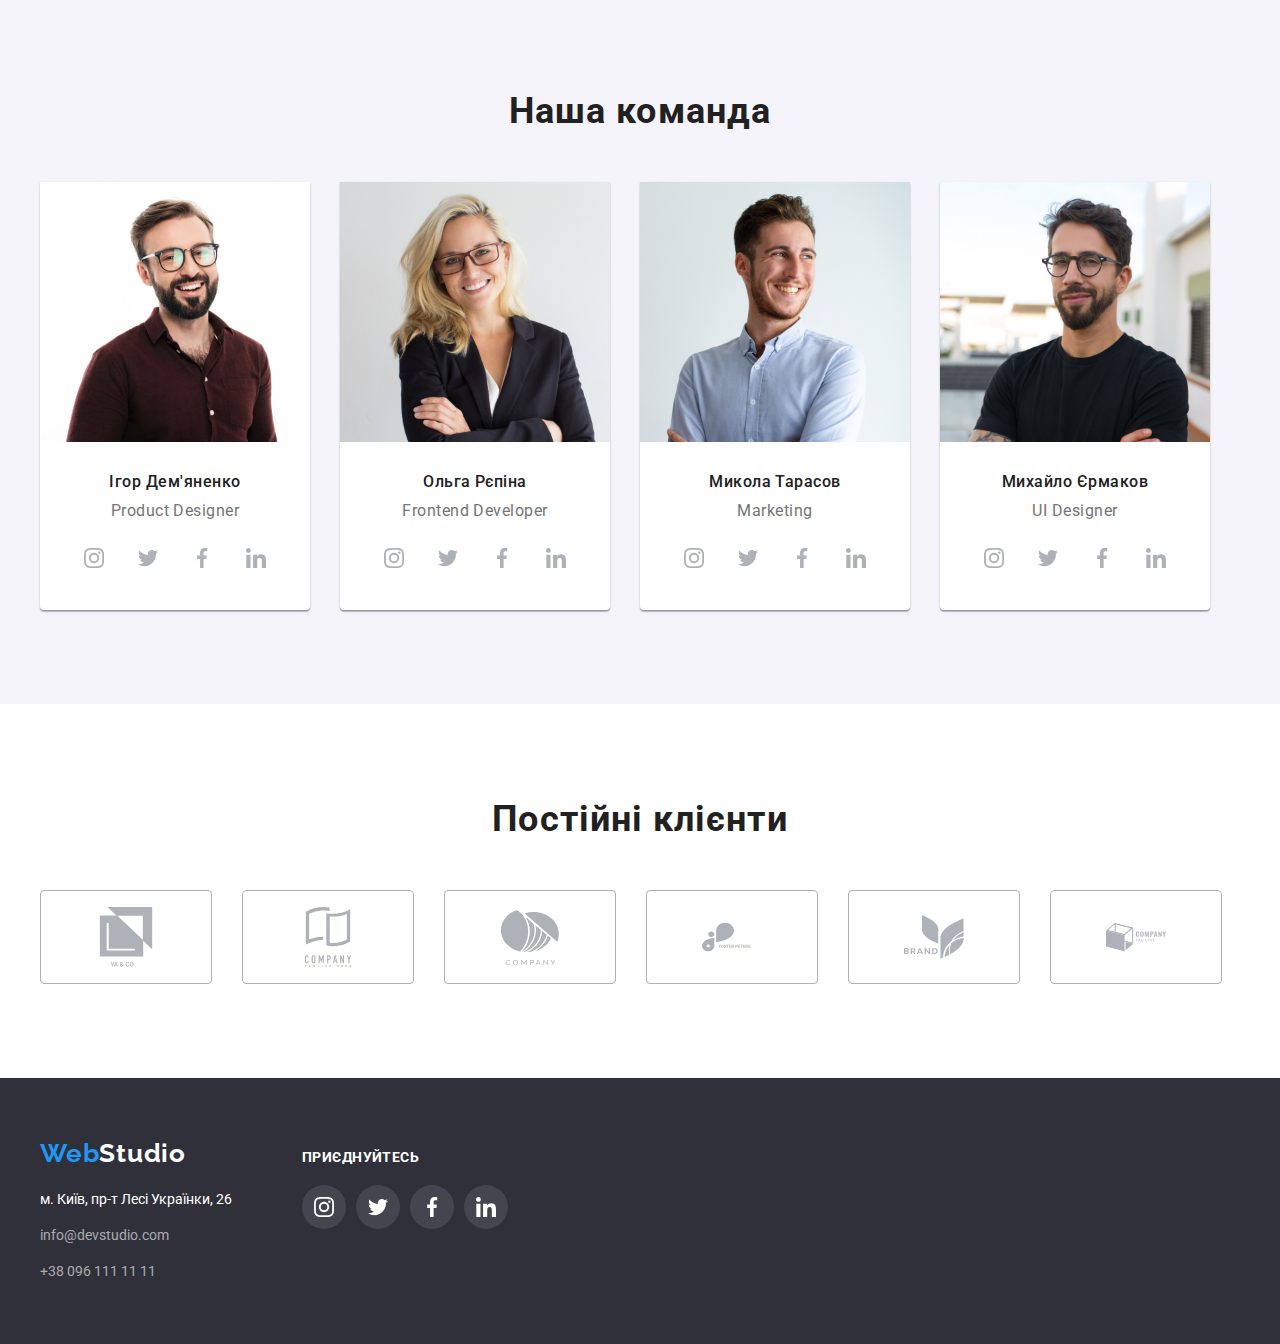
==== commit 462503f6: "123" ====
--- a/index.html
+++ b/index.html
@@ -101,9 +101,9 @@
         <div class="container">
         <h2 class="title">Чим ми займаємося</h2>
         <ul class="img">
-          <li class="item"><img src="./images/box1.jpg" alt="Десктопні додатки" width="370" /></li>
-          <li class="item"><img src="./images/box2.jpg" alt="Мобільні додатки" width="370" /></li>
-          <li class="item"><img src="./images/box3.jpg" alt="Дизайнерські рішення" width="370" /></li>
+          <li class="item"><img src="./images/box1.jpg" alt="Десктопні додатки" width="370" /> <p class="img-title">Десктопні додатки</p></li>
+          <li class="item"><img src="./images/box2.jpg" alt="Мобільні додатки" width="370" /><p class="img-title">Мобільні додатки</p></li>
+          <li class="item"><img src="./images/box3.jpg" alt="Дизайнерські рішення" width="370" /><p class="img-title">Дизайнерські рішення</p></li>
         </ul>
         </div>
       </section>
--- a/css/styles.css
+++ b/css/styles.css
@@ -123,8 +123,6 @@
 height: 4px;
 border-radius: 2px;
 background-color: var(--main-blue-color);
-
-  
 }
 .nav-contacts .icon-contacts {
   margin-right: 10px;
@@ -307,6 +305,29 @@
   display: flex;
   gap: 30px;
 }
+.img .item{
+  position: relative;
+}
+.img-title{
+color: #FFF;
+text-align: center;
+padding-top: 27px;
+padding-bottom: 27px;
+font-size: 14px;
+font-weight: 700;
+letter-spacing: 0.42px;
+text-transform: uppercase;
+
+  position: absolute;
+  right: 0px;
+  bottom: 0px;
+  content: '';
+  display: inline-block;
+width: 370px;
+height: 70px;
+background-color: rgba(47, 48, 58, 0.80);
+
+}
 .bcg-team {
   background-color: var(--background-light-color);
 }
@@ -438,11 +459,12 @@
   flex-wrap: wrap;
   gap: 30px;
 }
-.project-list a{
+.project-list .list{
+  position: relative;
    transition: box-shadow 250ms cubic-bezier(0.4, 0, 0.2, 1);
 }
-.project-list a:hover,
-.project-list a:focus {
+.project-list .list:hover,
+.project-list .list:focus {
   box-shadow: 1px 4px 6px 0px rgba(0, 0, 0, 0.16),
     0px 4px 4px 0px rgba(0, 0, 0, 0.06), 0px 1px 1px 0px rgba(0, 0, 0, 0.12);
 }
@@ -466,7 +488,7 @@
   line-height: 2;
   letter-spacing: 1.08px;
 }
-.projects p {
+.projects .type {
   margin-top: 4px;
 
   color: var(--main-text-color);
@@ -475,3 +497,31 @@
   letter-spacing: 0.48px;
   font-weight: 400;
 }
+/* .img-overlay{
+  position: relative;
+
+} */
+.overlay{  
+position: absolute;
+padding-left: 24px;
+padding-right: 24px;
+color: var(--main-white-color);
+font-size: 18px;
+line-height: 1.55; 
+letter-spacing: 0.54px;
+width: 370px;
+height: 294px;
+background: rgba(33, 150, 243, 0.90);
+display: flex;
+align-items: center;
+justify-content: center;
+}
+.overlay::before{
+top: 0px;
+left: 0px;
+content: '';
+transform: translateY(calc(100%));
+
+}
+ 
+
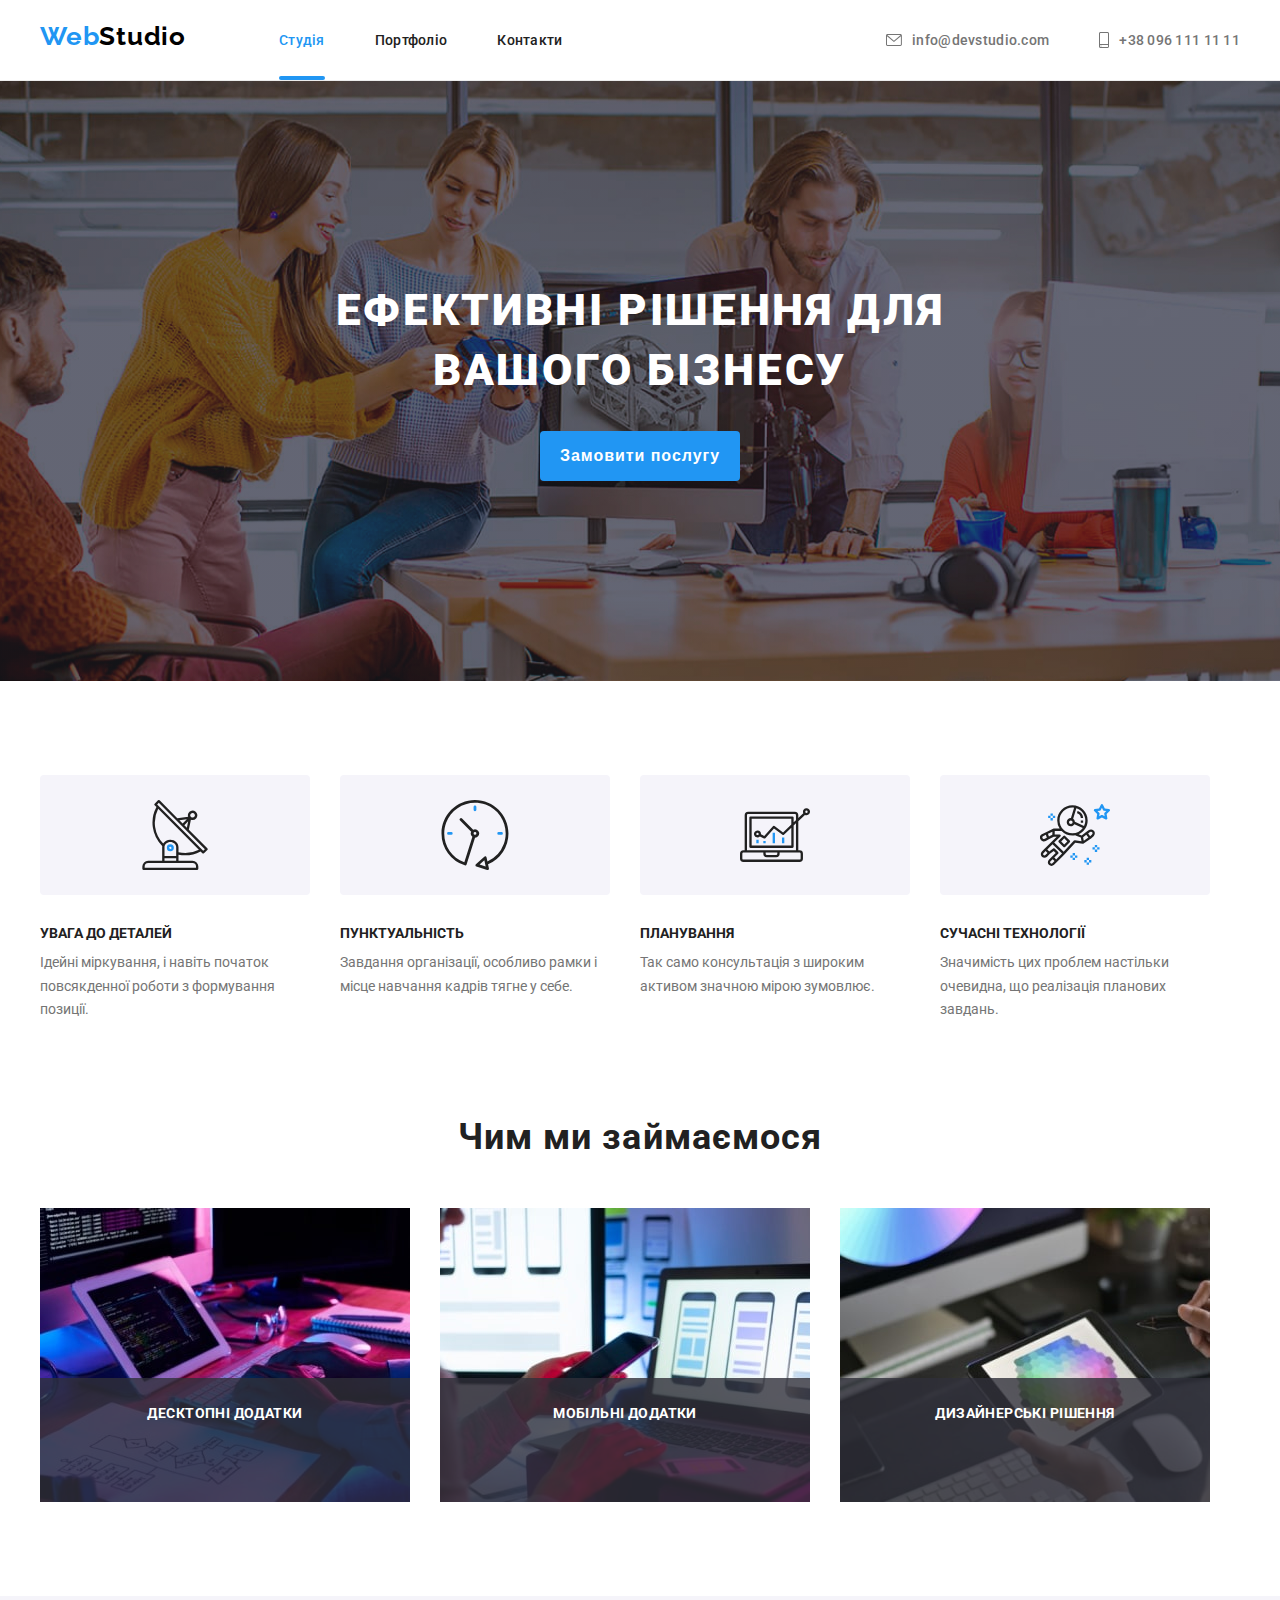
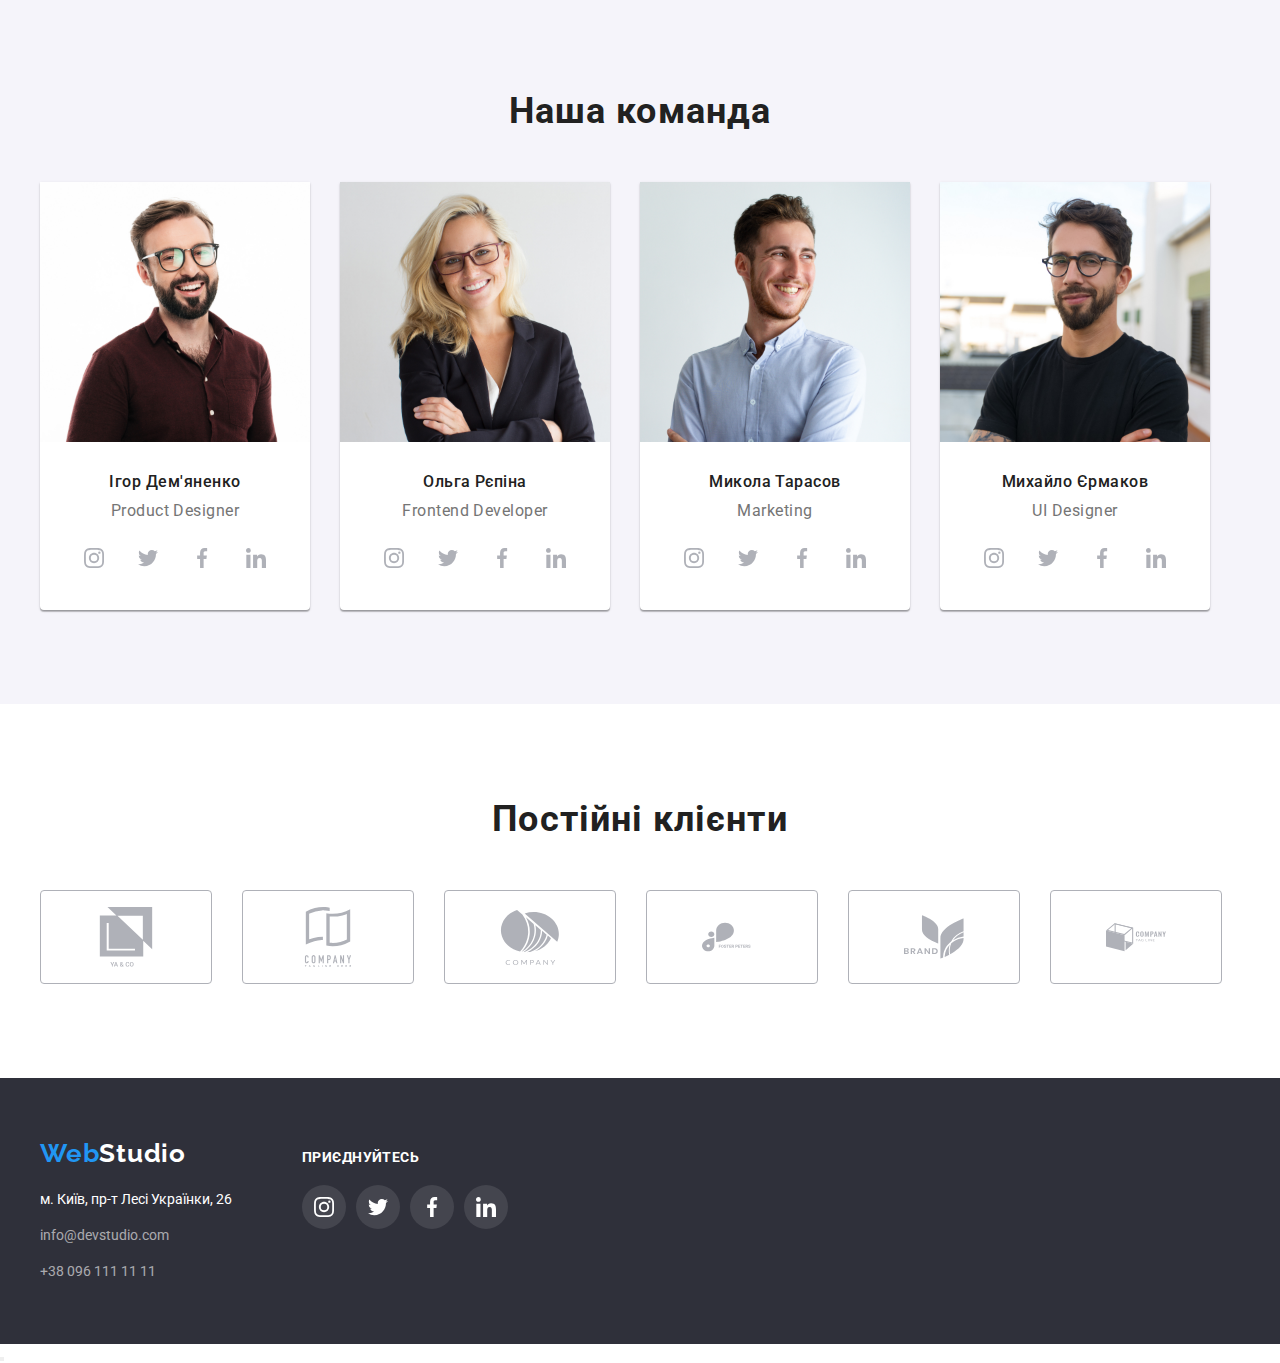
==== commit d54c5500: "1" ====
--- a/index.html
+++ b/index.html
@@ -328,5 +328,10 @@
           </ul>
       </div>
     </footer>
+    <div class="backdrob">
+      <div class="modal">
+        <button type="button" class="close-btn"></button>
+      </div>
+    </div>
   </body>
 </html>
--- a/css/styles.css
+++ b/css/styles.css
@@ -87,7 +87,6 @@
 .nav-link .link:hover,
 .nav-link .link:focus {
   color: var(--main-blue-color);
- 
 }
 header .container {
   display: flex;
@@ -111,18 +110,18 @@
 }
 .nav-link .actual-page {
   color: var(--main-blue-color);
-position: relative;
-}
-.actual-page::after{
+  position: relative;
+}
+.actual-page::after {
   position: absolute;
   right: 0px;
   bottom: 0px;
-  content: '';
+  content: "";
   display: inline-block;
-width: 100%;
-height: 4px;
-border-radius: 2px;
-background-color: var(--main-blue-color);
+  width: 100%;
+  height: 4px;
+  border-radius: 2px;
+  background-color: var(--main-blue-color);
 }
 .nav-contacts .icon-contacts {
   margin-right: 10px;
@@ -185,7 +184,7 @@
   display: flex;
   align-items: baseline;
 }
-.logo-adres{
+.logo-adres {
   margin-right: 70px;
 }
 .footer-social-media {
@@ -201,7 +200,7 @@
   border-radius: 50%;
   fill: var(--main-white-color);
   background-color: rgba(255, 255, 255, 0.1);
-    transition: background-color 250ms cubic-bezier(0.4, 0, 0.2, 1) ,
+  transition: background-color 250ms cubic-bezier(0.4, 0, 0.2, 1),
     fill 250ms cubic-bezier(0.4, 0, 0.2, 1);
 }
 .footer-icon:hover,
@@ -305,28 +304,27 @@
   display: flex;
   gap: 30px;
 }
-.img .item{
+.img .item {
   position: relative;
 }
-.img-title{
-color: #FFF;
-text-align: center;
-padding-top: 27px;
-padding-bottom: 27px;
-font-size: 14px;
-font-weight: 700;
-letter-spacing: 0.42px;
-text-transform: uppercase;
+.img-title {
+  color: #fff;
+  text-align: center;
+  padding-top: 27px;
+  padding-bottom: 27px;
+  font-size: 14px;
+  font-weight: 700;
+  letter-spacing: 0.42px;
+  text-transform: uppercase;
 
   position: absolute;
   right: 0px;
   bottom: 0px;
-  content: '';
+  content: "";
   display: inline-block;
-width: 370px;
-height: 70px;
-background-color: rgba(47, 48, 58, 0.80);
-
+  width: 370px;
+  height: 70px;
+  background-color: rgba(47, 48, 58, 0.8);
 }
 .bcg-team {
   background-color: var(--background-light-color);
@@ -381,8 +379,8 @@
   height: 44px;
   border-radius: 50%;
   fill: #afb1b8;
-   transition: background-color 250ms cubic-bezier(0.4, 0, 0.2, 1),
-  fill 250ms cubic-bezier(0.4, 0, 0.2, 1);
+  transition: background-color 250ms cubic-bezier(0.4, 0, 0.2, 1),
+    fill 250ms cubic-bezier(0.4, 0, 0.2, 1);
 }
 .team-icon:hover,
 .team-icon:focus {
@@ -406,14 +404,15 @@
 
   border-radius: 4px;
   border: 1px solid #afb1b8;
-   transition: border-color 250ms cubic-bezier(0.4, 0, 0.2, 1),
-  fill 250ms cubic-bezier(0.4, 0, 0.2, 1);
+  transition: border-color 250ms cubic-bezier(0.4, 0, 0.2, 1),
+    fill 250ms cubic-bezier(0.4, 0, 0.2, 1);
 }
 .clients-logo:focus,
 .clients-logo:hover {
   border-color: var(--main-blue-color);
   fill: var(--main-blue-color);
 }
+
 
 /* Portfolio  */
 
@@ -440,9 +439,9 @@
   font-weight: 500;
   line-height: 1.62;
   letter-spacing: 0.48px;
-   transition: background-color 250ms cubic-bezier(0.4, 0, 0.2, 1),
-color 250ms cubic-bezier(0.4, 0, 0.2, 1),
-box-shadow 250ms cubic-bezier(0.4, 0, 0.2, 1);
+  transition: background-color 250ms cubic-bezier(0.4, 0, 0.2, 1),
+    color 250ms cubic-bezier(0.4, 0, 0.2, 1),
+    box-shadow 250ms cubic-bezier(0.4, 0, 0.2, 1);
 }
 .filtres .item:hover,
 .filtres .item:focus {
@@ -459,15 +458,7 @@
   flex-wrap: wrap;
   gap: 30px;
 }
-.project-list .list{
-  position: relative;
-   transition: box-shadow 250ms cubic-bezier(0.4, 0, 0.2, 1);
-}
-.project-list .list:hover,
-.project-list .list:focus {
-  box-shadow: 1px 4px 6px 0px rgba(0, 0, 0, 0.16),
-    0px 4px 4px 0px rgba(0, 0, 0, 0.06), 0px 1px 1px 0px rgba(0, 0, 0, 0.12);
-}
+
 .bottom-section {
   border-bottom: 1px solid #eee;
   border-left: 1px solid #eee;
@@ -497,31 +488,47 @@
   letter-spacing: 0.48px;
   font-weight: 400;
 }
-/* .img-overlay{
+
+.project-list .list {
+  transition: box-shadow 250ms cubic-bezier(0.4, 0, 0.2, 1);
+  /* overflow: hidden; */
+}
+.project-list .list:hover,
+.project-list .list:focus {
+  box-shadow: 1px 4px 6px 0px rgba(0, 0, 0, 0.16),
+    0px 4px 4px 0px rgba(0, 0, 0, 0.06), 0px 1px 1px 0px rgba(0, 0, 0, 0.12);
+}
+.img-overlay {
   position: relative;
-
-} */
-.overlay{  
-position: absolute;
-padding-left: 24px;
-padding-right: 24px;
-color: var(--main-white-color);
-font-size: 18px;
-line-height: 1.55; 
-letter-spacing: 0.54px;
-width: 370px;
-height: 294px;
-background: rgba(33, 150, 243, 0.90);
-display: flex;
-align-items: center;
-justify-content: center;
-}
-.overlay::before{
-top: 0px;
-left: 0px;
-content: '';
-transform: translateY(calc(100%));
-
-}
- 
-
+  overflow: hidden;
+}
+.content-overlay {
+  position: absolute;
+  top: 0;
+  left: 0;
+  width: 370px;
+  height: 294px;
+  background-color: rgba(33, 150, 243, 0.9);
+
+  transform: translateY(100%);
+  opacity: 1;
+  transition: opacity 250ms cubic-bezier(0.4, 0, 0.2, 1),
+    transform 250ms cubic-bezier(0.4, 0, 0.2, 1);
+}
+.overlay {
+  padding-left: 24px;
+  padding-right: 24px;
+  padding-top: 63px;
+  padding-bottom: 63px;
+
+  color: var(--main-white-color);
+  font-size: 18px;
+  line-height: 1.55;
+  letter-spacing: 0.54px;
+}
+.projects .list:hover .content-overlay {
+  transform: translateY(0%);
+}
+.projects .list:hover .content-overlay {
+  opacity: 1;
+}
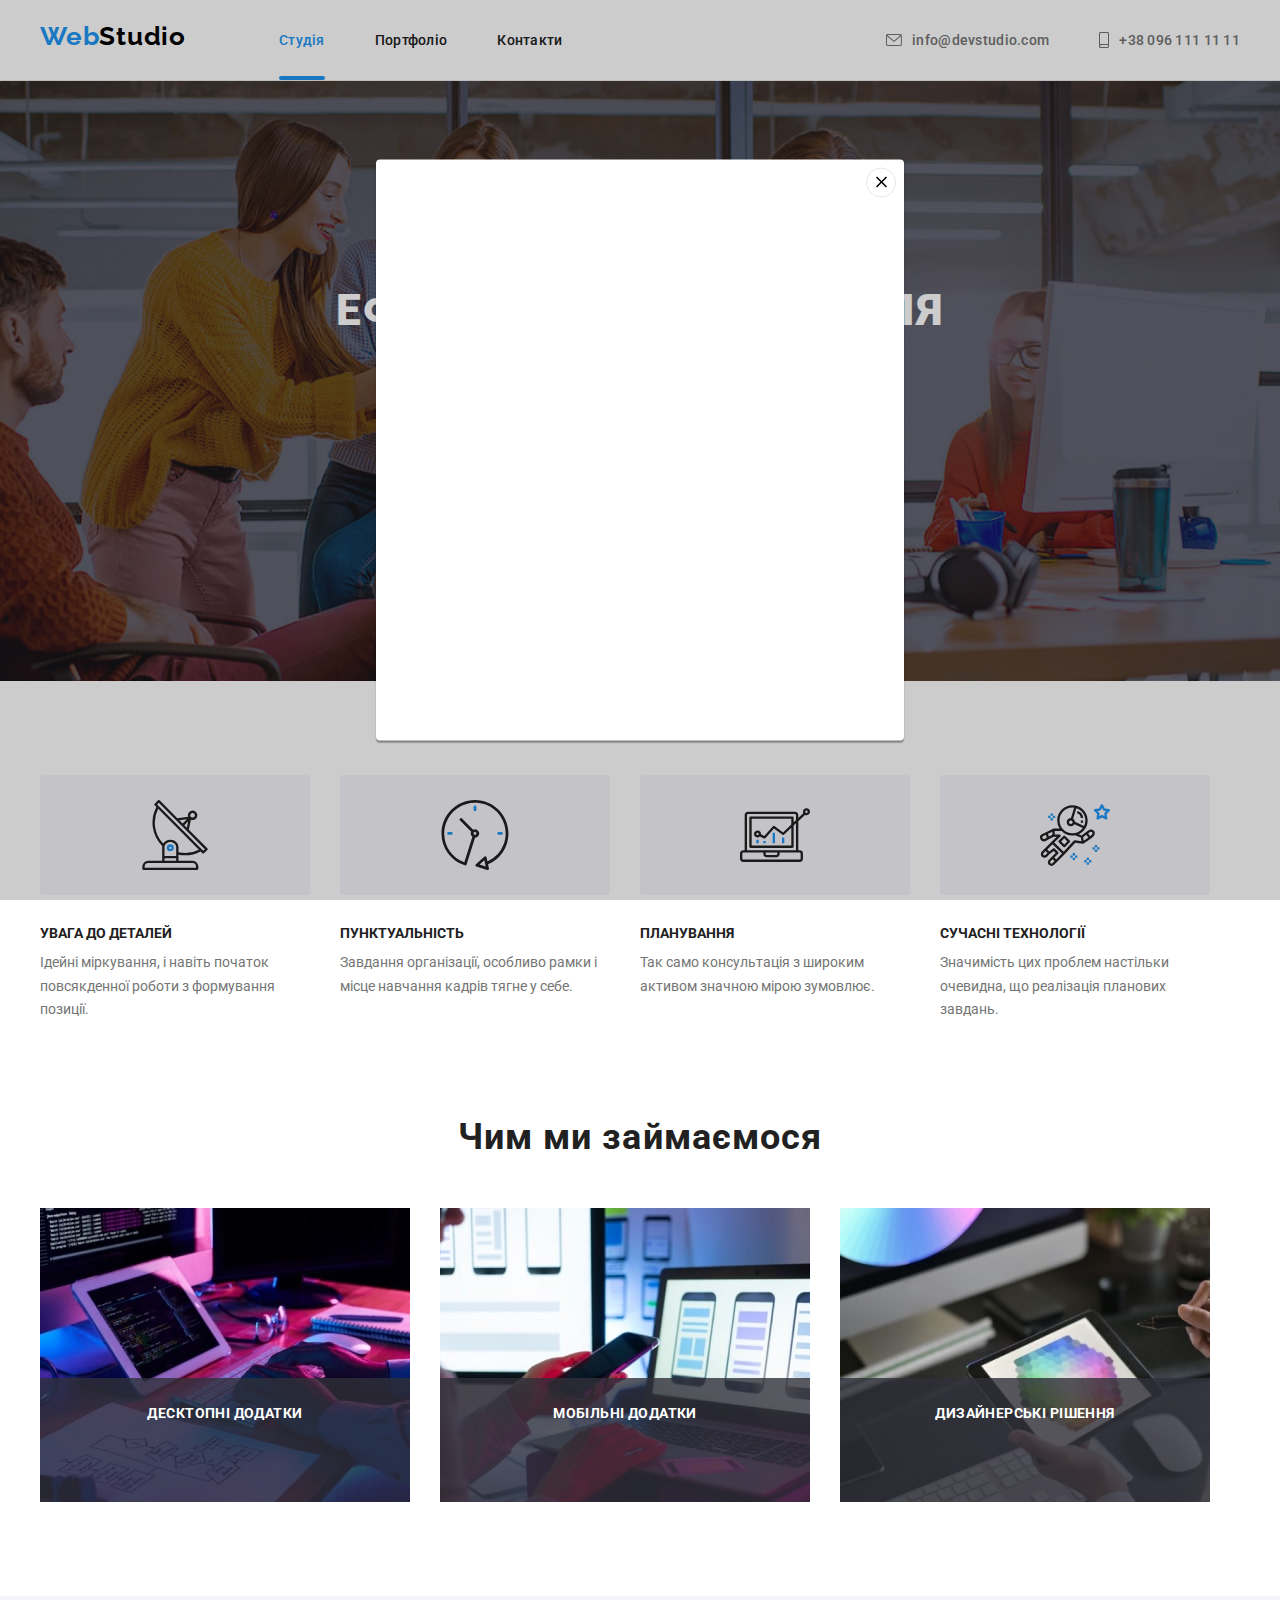
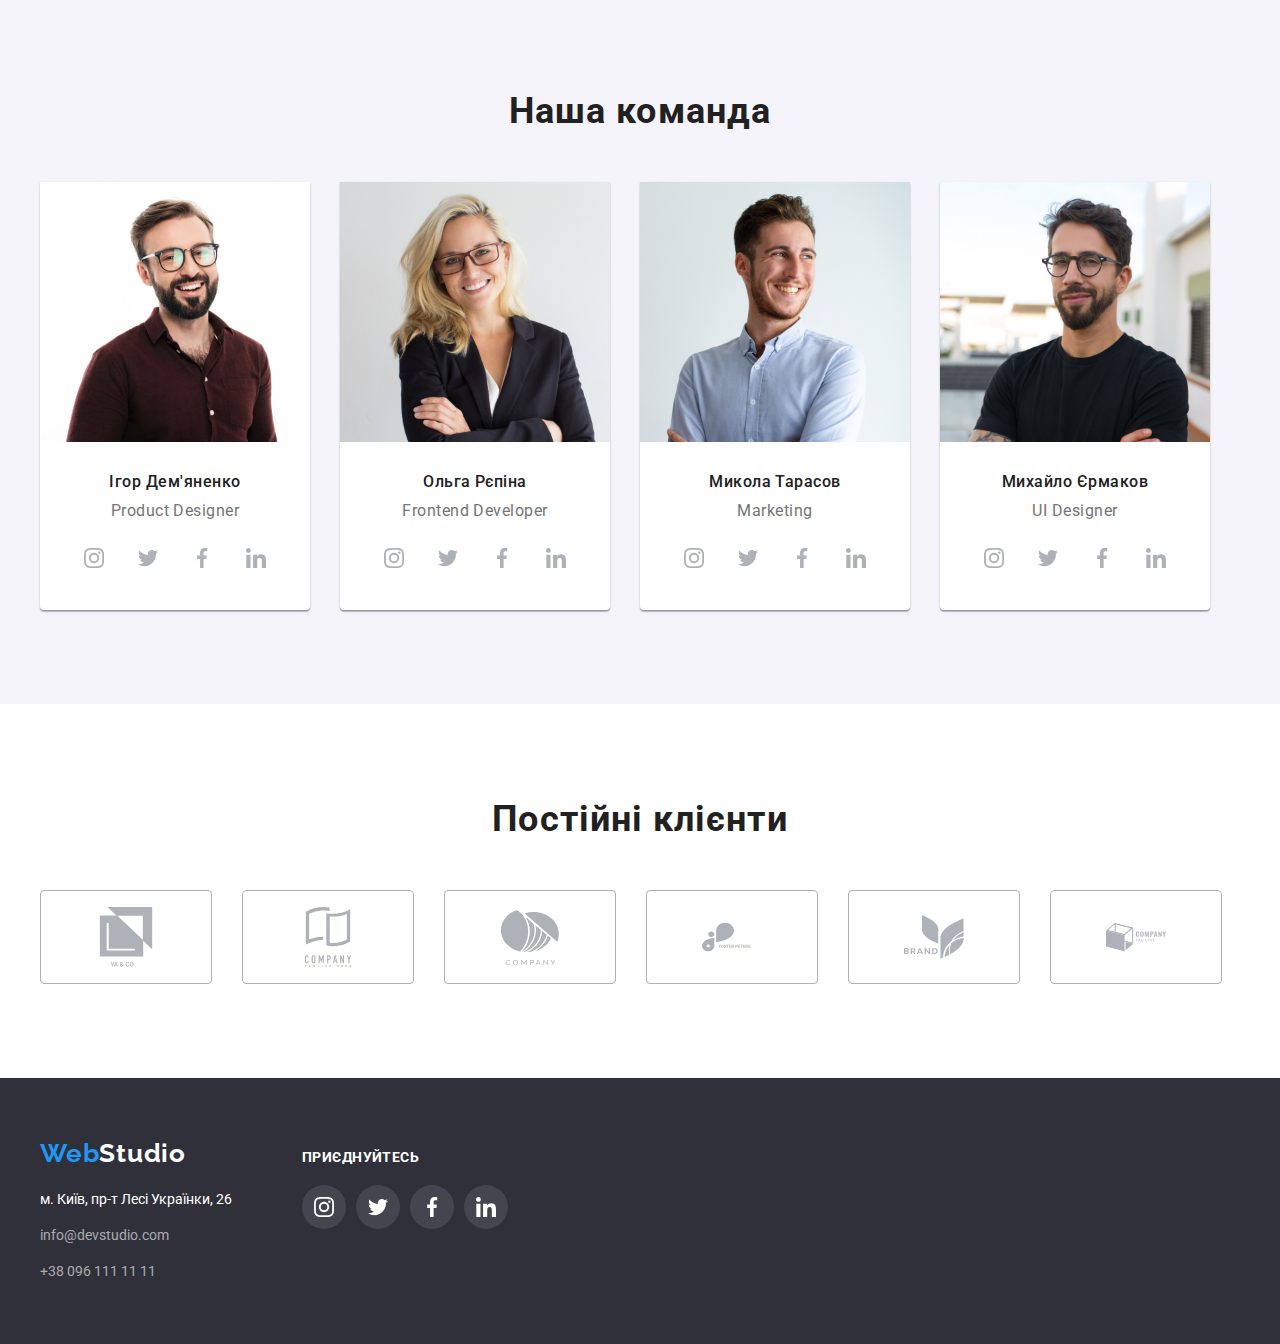
==== commit 51ad569e: "2" ====
--- a/index.html
+++ b/index.html
@@ -46,7 +46,7 @@
       <section class="head-bcg">
         <div class="container">
         <h1 class="head-text">Ефективні рішення для вашого бізнесу</h1>
-        <button class="head-button" type="button">Замовити послугу</button>
+        <button class="head-button" type="button" data-modal-open>Замовити послугу</button>
       </div>
       </section>
       <!-- Особливості -->
@@ -328,10 +328,17 @@
           </ul>
       </div>
     </footer>
-    <div class="backdrob">
+
+    <!-- modal -->
+
+    <div class="backdrop" data-modal>
       <div class="modal">
-        <button type="button" class="close-btn"></button>
+        <button type="button" class="close-btn" data-modal-close> 
+          <svg class="icon-close" width="18" height="18">
+          <use href="./images/icons.svg#icon-close"></use>
+        </svg></button>
       </div>
     </div>
+      <script src="./js/modal.js"></script>
   </body>
 </html>
--- a/css/styles.css
+++ b/css/styles.css
@@ -412,7 +412,44 @@
   border-color: var(--main-blue-color);
   fill: var(--main-blue-color);
 }
-
+.backdrop{
+  position: fixed;
+  top: 0;
+  left: 0;
+  width: 100vw;
+  height: 100vh;
+background-color: rgba(0, 0, 0, 0.20);
+}
+.backdrop .is-hidden{
+  opacity: 0;
+  visibility: hidden;
+  
+}
+.modal{
+  position: absolute;
+  top: 50%;
+  left: 50%;
+  transform: translate(-50%,-50%);
+width: 528px;
+height: 581px;
+border-radius: 4px;
+background: var(--main-white-color);
+box-shadow: 0px 2px 1px 0px rgba(0, 0, 0, 0.20), 0px 1px 1px 0px rgba(0, 0, 0, 0.14), 0px 1px 3px 0px rgba(0, 0, 0, 0.12);
+
+}
+.close-btn{
+  position: absolute;
+  top: 8px;
+  right: 8px;
+  display: flex;
+  justify-content: center;
+  align-items: center;
+  width: 30px;
+  height: 30px;
+  border-radius: 50%;
+  border: 1px solid rgba(0, 0, 0, 0.10);
+  background-color: transparent;
+}
 
 /* Portfolio  */
 
